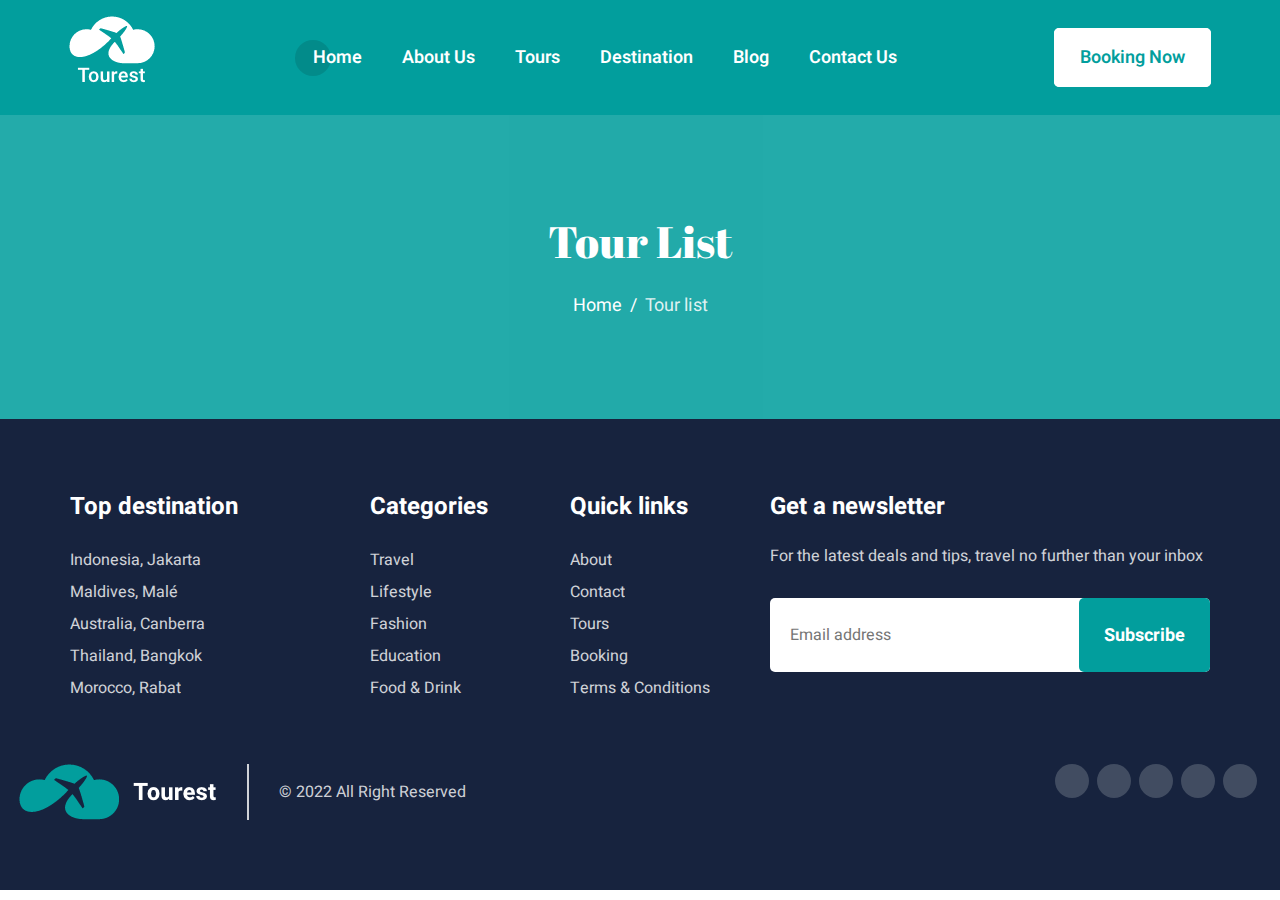
==== index.html @ c052b5d5 "mau header-footer" ====
<!DOCTYPE html>
<html lang="en">

<head>
    <meta charset="UTF-8">
    <meta http-equiv="X-UA-Compatible" content="IE=edge">
    <meta name="viewport" content="width=device-width, initial-scale=1.0">
    <title>Tourest</title>
    <link rel="stylesheet" href="style.css">
    <link rel="shortcut icon" href="./img/logo.png">
    <link rel="preconnect" href="https://fonts.googleapis.com">
    <link rel="preconnect" href="https://fonts.gstatic.com" crossorigin>
    <link href="https://fonts.googleapis.com/css2?family=Heebo:wght@200;300;400;500;700&display=swap" rel="stylesheet">
    <link rel="preconnect" href="https://fonts.googleapis.com">
    <link rel="preconnect" href="https://fonts.gstatic.com" crossorigin>
    <link href="https://fonts.googleapis.com/css2?family=Abril+Fatface&family=Heebo:wght@300&display=swap"
        rel="stylesheet">
    <link rel="stylesheet" href="https://cdnjs.cloudflare.com/ajax/libs/font-awesome/6.2.1/css/all.min.css"
        integrity="sha512-MV7K8+y+gLIBoVD59lQIYicR65iaqukzvf/nwasF0nqhPay5w/9lJmVM2hMDcnK1OnMGCdVK+iQrJ7lzPJQd1w=="
        crossorigin="anonymous" referrerpolicy="no-referrer" />
</head>
<body>
    <header>
        <div class="header__left">
            <a href="./index.html"><img src="./img/logo.png" alt=""></a>
        </div>
        <div class="header__center">
            <li class="active"><a href="./index.html">Home</a></li>
            <li><a href="./about.html">About Us</a></li>
            <li><a href="./tours">Tours</a></li>
            <li><a href="./destinantion">Destination</a></li>
            <li><a href="./blog">Blog</a></li>
            <li><a href="./contact">Contact Us</a></li>
        </div>
        <div class="header__right">
            <a href="./loggin.html" class="button">Booking Now</a>
        </div>
        <button class="icon__menu">
            <span class="icon"></span>
        </button>
        <div class="header__menu">
            <li class="active"><a href="./index.html">Home</a></li>
            <li><a href="./about.html">About Us</a></li>
            <li><a href="./tours">Tours</a></li>
            <li><a href="./destinantion">Destination</a></li>
            <li><a href="./blog">Blog</a></li>
            <li><a href="./contact">Contact Us</a></li>
            <a href="./loggin.html" class="button">Booking Now</a>
        </div>
    </header>
    <div id="banner">
        <div class="banner__main">
            <h2>Tour List</h2>
            <div class="banner-tag">
                <li><a href="./index.html">Home</a></li>
                <li>/</li>
                <li class="active">Tour list</li>
            </div>
        </div>
    </div>
    <footer>
        <div class="footer__top">
            <div class="footer__top-item col1">
                <h5>Top destination</h5>
                <ul>
                    <li>
                        <a href="#">Indonesia, Jakarta</a>
                    </li>
                    <li>
                        <a href="#">Maldives, Malé</a>
                    </li>
                    <li>
                        <a href="#">Australia, Canberra</a>
                    </li>
                    <li>
                        <a href="#">Thailand, Bangkok</a>
                    </li>
                    <li>
                        <a href="#">Morocco, Rabat</a>
                    </li>
                </ul>
            </div>
            <div class="footer__top-item">
                <h5>Categories</h5>
                <ul>
                    <li>
                        <a href="#">Travel</a>
                    </li>
                    <li>
                        <a href="#">Lifestyle</a>
                    </li>
                    <li>
                        <a href="#">Fashion</a>
                    </li>
                    <li>
                        <a href="#">Education</a>
                    </li>
                    <li>
                        <a href="#">Food &amp; Drink</a>
                    </li>
                </ul>
            </div>
            <div class="footer__top-item">
                <h5>Quick links</h5>
                <ul>
                    <li>
                        <a href="about-us.html">About</a>
                    </li>
                    <li>
                        <a href="contact-us.html">Contact</a>
                    </li>
                    <li>
                        <a href="tours.html">Tours</a>
                    </li>
                    <li>
                        <a href="booking.html">Booking</a>
                    </li>
                    <li>
                        <a href="terms-conditions.html">Terms &amp; Conditions</a>
                    </li>
                </ul>
            </div>
            <div class="footer__top-item col4">
                <h5>Get a newsletter</h5>
                <p>For the latest deals and tips, travel no further than your inbox</p>
                <form action="">
                    <input type="text" placeholder="Email address">
                    <button type="submit">Subscribe</button>
                </form>
            </div>
        </div>
        <div class="footer__bot">
            <div class="footer_bot_left">
                <img src="./img/footer-logo.png" alt="">
                <div class="h-border"></div>
                <div class="copyright">
                    <p>© 2022 All Right Reserved</p>
                </div>
            </div>
            <div class="footer_bot_right">
                <li><a href="https://facbook.com"><i class="fa-brands fa-facebook-f"></i></a></li>
                <li><a href=""><i class="fa-brands fa-twitter"></i></a></li>
                <li><a href=""><i class="fa-brands fa-instagram"></i></a></li>
                <li><a href=""><i class="fa-brands fa-linkedin-in"></i></a></li>
                <li><a href=""><i class="fa-brands fa-google-plus-g"></i></a></li>
            </div>
        </div>
    </footer>
    <button onclick="topFunction()" id="btn-backtop">
        <i class="fa-solid fa-chevron-up"></i>
    </button>
</body>
<script src="home.js"></script>

</html>
---- style.css ----
*{
    margin: 0;
    padding: 0;
    box-sizing: border-box;
    font-family: "Heebo", sans-serif;
}
html, body{
    scroll-behavior: smooth;
}
li{
    list-style: none;
}
a{
    text-decoration: none;
    color: unset;
}
h2{
    font-weight: 400;
    font-size: 44px;
    line-height: 52px;
    font-family: "Abril Fatface", cursive;
    margin: 0 0 25px;
    color: #fff;
}
h5{
    font-size: 24px;
    font-weight: bold;
    margin-bottom: 20px;
}
img{
    height: 100%;
    width: auto;;
}
input{
    border: none;
    outline: none;
}
button{
    cursor: pointer;
    border: none;
}
.button{
    padding: 15px 25px;
    background-color: #fff;
    color: #029E9D;
    border-radius: 5px;
    border: 1px solid #fff;
    transition: all 0.3s ease;
}
.button:hover{
    background-color: #029E9D;
    color:#fff;

}
header *{
    overflow: visible;
}
header{
    width: 100%;
    height: 115px;
    background-color: #029E9D;
    padding: 20px 0;
    display: flex;
    justify-content: space-around;
    align-items: center;
    color: #fff;
    font-size: 18px;
    font-weight: 600;
    position: relative;
}
.header__center, .footer__top, .footer__bot, .footer_bot_left, .footer_bot_right, .banner-tag{
    display: flex;
}
.header__center li, .header__menu li{
    padding: 15px 0;
    margin: 0 20px;
    position: relative;
    overflow: visible;
}
.header__center li a,.header__menu li a{
    position: relative;
    z-index: 6;
}
.header__center li::before, .header__menu li::before{
    content: '';
    border-radius: 50%;
    width: 36px;
    height: 36px;
    background: #028B8A;
    position: absolute;
    left: -18px;
    top: 50%;
    transform: translateY(-50%);
    opacity: 0;
    transition: all 0.3s ease;
    z-index: 1;
}
.header__center li:hover::before, .header__menu li:hover::before{
    opacity: 1;
}
.header__center .active::before, .header__menu .active::before{
    opacity: 1;
}
.icon__menu{
    display: none;
}
.icon__menu{
    font-size: 1.25rem;
    line-height: 1;
    background-color: transparent;
    border-radius: 4px;
    padding: 0;
    outline: none;
    border: none;
    cursor: pointer;
}
.icon {
    display: inline-block;
    width: 40px;
    height: 3px;
    background: #fff;
    position: relative;
    transition: all 0.3s ease-out;
    vertical-align: middle;
}
.icon::before{
    content: "";
    position: absolute;
    left: 0px;
    top: -11px;
    width: 100%;
    height: 3px;
    background: #fff;
    border-radius: 4px;
    transition: all 0.35s ease-out;
    backface-visibility: hidden;
}
.icon::after{
    content: "";
    position: absolute;
    left: 0px;
    bottom: -11px;
    width: 100%;
    height: 3px;
    background: #fff;
    border-radius: 4px;
    transition: all 0.35s ease-out;
    backface-visibility: hidden;
}
.collapsed .icon::after{
    transform: rotate(45deg);
    top: 0;
}
.collapsed .icon::before{
    transform: rotate(-45deg);
    top: 0;
}
.collapsed .icon{
    background: rgba(0, 0, 0, 0);
}
.header__menu{
    position: absolute;
    top: 100%;
    left: 0;
    width: 100%;
    height: auto;
    background-color: #029E9D;
    display: flex;
    flex-direction: column;
    align-items: center;
    z-index: 11;
    padding: 16px;
    overflow: hidden;
    text-align: center;
    display: none;
}
.header__menu .button{
    margin-top: 20px;
    overflow: visible;
}

@keyframes hienthimenu {
    from {
        height: 0px;
    }
    to{
        height: 400px;
    }
}
@keyframes anmenu{
    from{
        height: 400px;
    }
    to{
        height: 0px;
    }
}

#banner{
    width: 100%;
    height: auto;
    background-image: url(http://tourest.webtravel.vn/images/sub-page.png);
    position: relative;
}
#banner .banner__main{
    width: 100%;
    height: 100%;
    background: #029E9D;
    opacity: 0.87;
    padding: 100px 15px;
    text-align: center;
    color: #fff;
    display: flex;
    flex-direction: column;
    align-items: center;
}
.banner-tag li{
    margin: 0 4px;
    font-size: 18px;
}
.banner-tag .active{
    color:rgba(255, 255, 255, 0.87)
}
footer{
    width: 100%;
    padding: 70px 4px;
    background-image: url(http://tourest.webtravel.vn/images/footer-bg.png);
    float: left;
    background-attachment:fixed;
    background-color: #17233E;
    color: #fff;
}
.footer__top{
    width: 100%;
    padding: 0 16px;
    justify-content: center;
}
.footer__top-item{
    width: auto;
    width: 200px;
    padding: 0 15px;
}
.col1{
    width: 300px;
}
.col4{
    width: 470px;
}
.footer__top-item p{
    max-width: 100%;
    opacity: 0.8;
}
.footer__top ul li{
    font-size: 16px;
    padding: 4px 0;
    opacity: 0.8;
}
.footer__top-item form{
    margin-top: 30px;
    position: relative;
    width: auto;
}
.footer__top-item input{
    width: 100%;
    height: 74px;
    font-size: 16px;
    font-weight: 400;
    background: #fff;
    border-radius: 5px;
    transition: 0.3s ease-out;
    color: #B9B9B9;
    padding: 20px;
}
.footer__top-item form button{
    position: absolute;
    right: 0;
    font-size: 18px;
    font-weight: 700;
    color: #fff;
    border: none;
    background-color: #029E9D;
    height: 74px;
    border-radius: 5px;
    padding: 10px 25px;
}
.footer__bot{
    width: 100%;
    height: 56px;
    margin-top: 60px;
    padding: 0 15px;
    justify-content: space-between;
}
.footer_bot_left{
    height: 56px;
    align-items: center;
    color:rgba(255, 255, 255, 0.8)
}
.h-border{
    width: 1.6px;
    height: 56px;
    background-color:  rgba(255, 255, 255, 0.8);
    margin: 0 30px;
}
.footer_bot_right li a{
    width: 34px;
    height: 34px;
    border-radius: 50%;
    background-color: #414C61;
    display: flex;
    justify-content: center;
    align-items: center;
    margin: 0 4px;
}
.footer_bot_right li i{
    font-size: 16px;
    color: rgba(255, 255, 255, 0.8);
}
#btn-backtop{
    position: fixed;
    bottom: 20px;
    right: 20px;
    width: 40px;
    height: 40px;
    background: #029E9D;
    color: #fff;
    border-radius: 5px;
    text-align: center;
    font-size: 24px;
    z-index: 99;
    transition: all 0.2s ease-in-out;
    display: none;
}
#btn-backtop:hover{
    transform: translateY(-6px);
}

@media only screen and (max-width: 1200px){
    .footer__top-item{
        width: 200px;
    }
    .col1{
        width: 240px;
    }
    .col4{
        width: 370px;
    }
}

/* tablet */
@media only screen and (max-width: 990px){
    .header__center{
        display: none;
    }
    .header__right .button{
        display: none;
    }
    .icon__menu{
        display: block;
    }
    .footer__top{
        flex-wrap: wrap;
    }
    .footer__top-item{
        width: 370px;
        margin-bottom: 40px;
    }
}

/* mobile */
@media only screen and (max-width: 797px){
    .footer__top{
        flex-direction: column;
        justify-content: flex-start;
    }
    .footer__top ul li, .footer__top-item p{
        font-size: 14px;
    }
    .footer__top-item{
        width: 100%;
        max-width: 540px;
    }
    .footer__bot{
        height: auto;
        flex-direction: column;
        align-items: center;
    }
    .footer_bot_right{
        margin-top: 16px;
    }
}
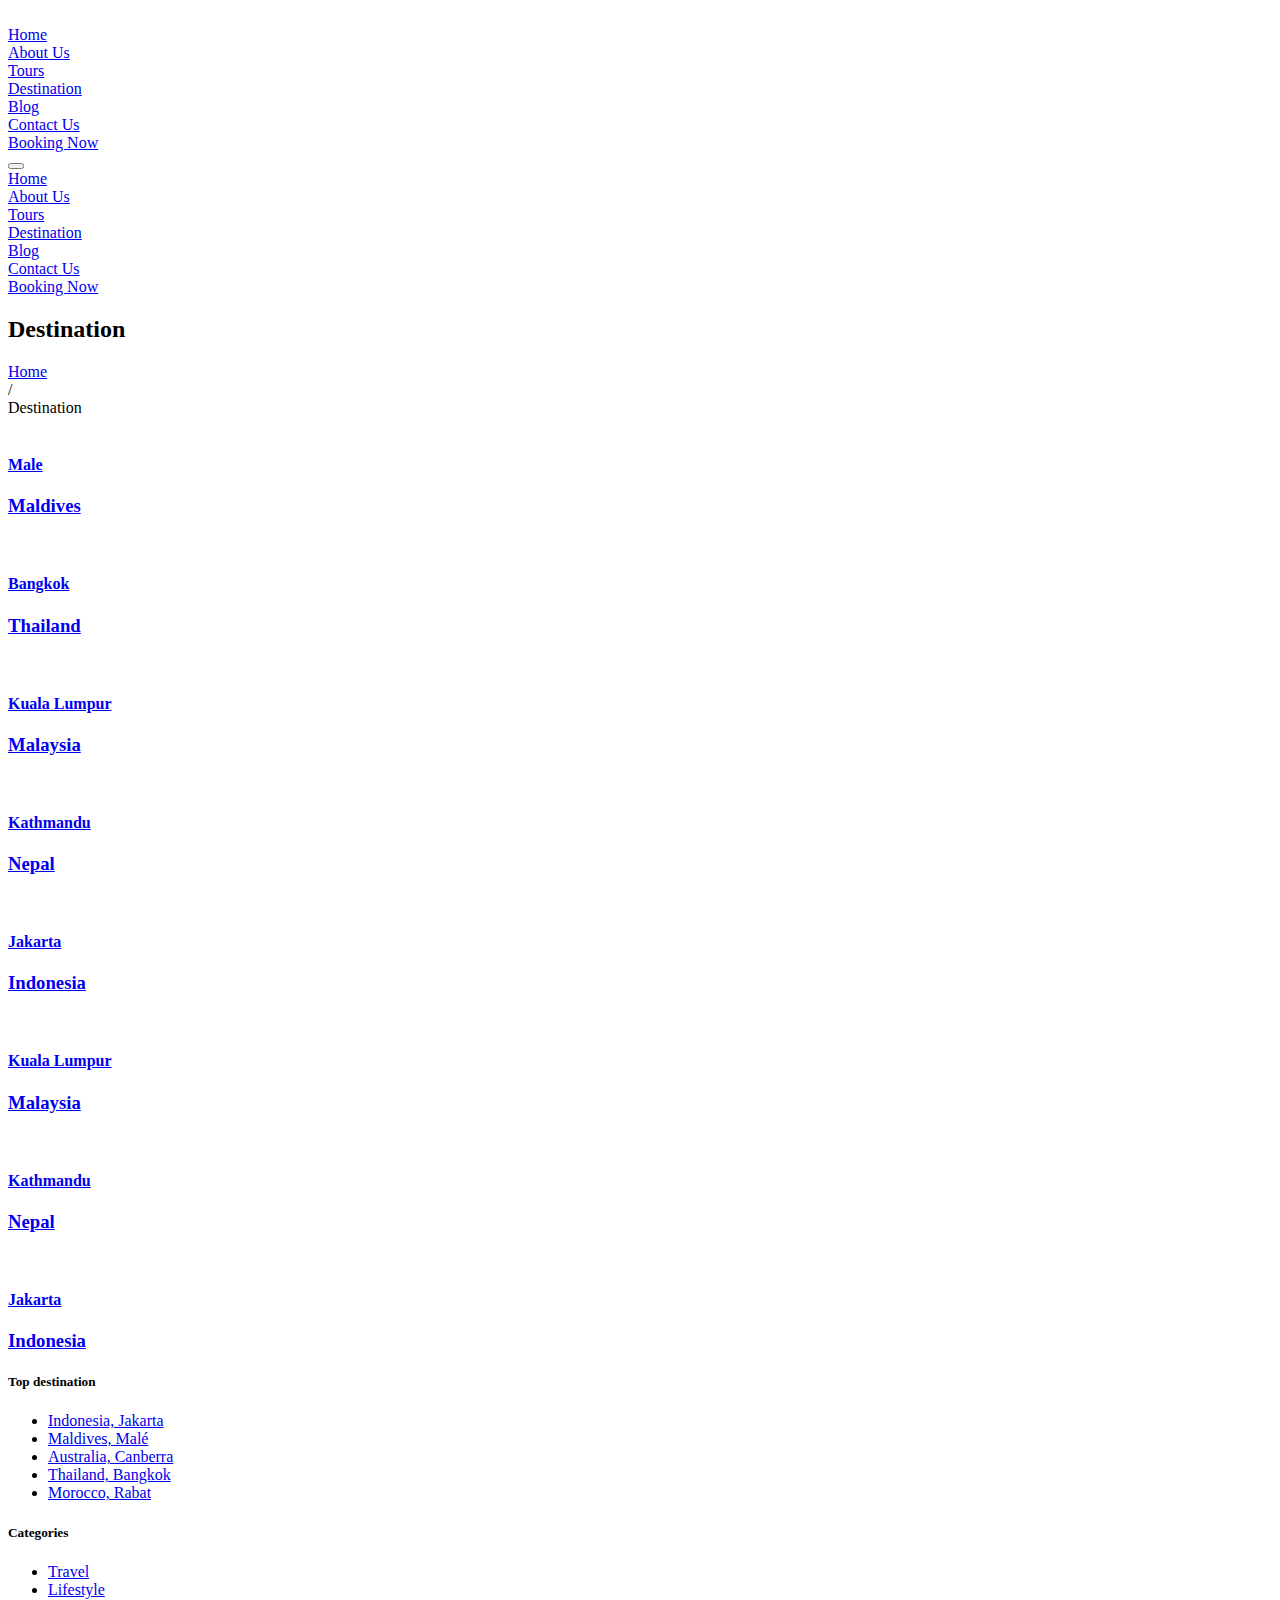
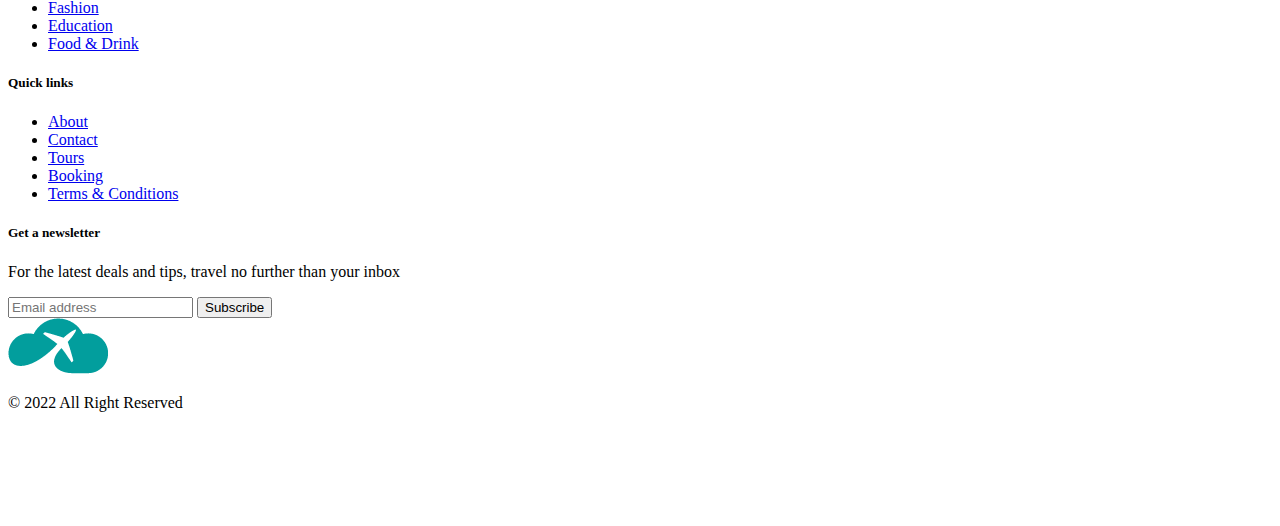
==== commit ec7079f0: "Add files via upload" ====
--- a/index.html
+++ b/index.html
@@ -1,155 +1,238 @@
-<!DOCTYPE html>
-<html lang="en">
-
-<head>
-    <meta charset="UTF-8">
-    <meta http-equiv="X-UA-Compatible" content="IE=edge">
-    <meta name="viewport" content="width=device-width, initial-scale=1.0">
-    <title>Tourest</title>
-    <link rel="stylesheet" href="style.css">
-    <link rel="shortcut icon" href="./img/logo.png">
-    <link rel="preconnect" href="https://fonts.googleapis.com">
-    <link rel="preconnect" href="https://fonts.gstatic.com" crossorigin>
-    <link href="https://fonts.googleapis.com/css2?family=Heebo:wght@200;300;400;500;700&display=swap" rel="stylesheet">
-    <link rel="preconnect" href="https://fonts.googleapis.com">
-    <link rel="preconnect" href="https://fonts.gstatic.com" crossorigin>
-    <link href="https://fonts.googleapis.com/css2?family=Abril+Fatface&family=Heebo:wght@300&display=swap"
-        rel="stylesheet">
-    <link rel="stylesheet" href="https://cdnjs.cloudflare.com/ajax/libs/font-awesome/6.2.1/css/all.min.css"
-        integrity="sha512-MV7K8+y+gLIBoVD59lQIYicR65iaqukzvf/nwasF0nqhPay5w/9lJmVM2hMDcnK1OnMGCdVK+iQrJ7lzPJQd1w=="
-        crossorigin="anonymous" referrerpolicy="no-referrer" />
-</head>
-<body>
-    <header>
-        <div class="header__left">
-            <a href="./index.html"><img src="./img/logo.png" alt=""></a>
-        </div>
-        <div class="header__center">
-            <li class="active"><a href="./index.html">Home</a></li>
-            <li><a href="./about.html">About Us</a></li>
-            <li><a href="./tours">Tours</a></li>
-            <li><a href="./destinantion">Destination</a></li>
-            <li><a href="./blog">Blog</a></li>
-            <li><a href="./contact">Contact Us</a></li>
-        </div>
-        <div class="header__right">
-            <a href="./loggin.html" class="button">Booking Now</a>
-        </div>
-        <button class="icon__menu">
-            <span class="icon"></span>
-        </button>
-        <div class="header__menu">
-            <li class="active"><a href="./index.html">Home</a></li>
-            <li><a href="./about.html">About Us</a></li>
-            <li><a href="./tours">Tours</a></li>
-            <li><a href="./destinantion">Destination</a></li>
-            <li><a href="./blog">Blog</a></li>
-            <li><a href="./contact">Contact Us</a></li>
-            <a href="./loggin.html" class="button">Booking Now</a>
-        </div>
-    </header>
-    <div id="banner">
-        <div class="banner__main">
-            <h2>Tour List</h2>
-            <div class="banner-tag">
-                <li><a href="./index.html">Home</a></li>
-                <li>/</li>
-                <li class="active">Tour list</li>
-            </div>
-        </div>
-    </div>
-    <footer>
-        <div class="footer__top">
-            <div class="footer__top-item col1">
-                <h5>Top destination</h5>
-                <ul>
-                    <li>
-                        <a href="#">Indonesia, Jakarta</a>
-                    </li>
-                    <li>
-                        <a href="#">Maldives, Malé</a>
-                    </li>
-                    <li>
-                        <a href="#">Australia, Canberra</a>
-                    </li>
-                    <li>
-                        <a href="#">Thailand, Bangkok</a>
-                    </li>
-                    <li>
-                        <a href="#">Morocco, Rabat</a>
-                    </li>
-                </ul>
-            </div>
-            <div class="footer__top-item">
-                <h5>Categories</h5>
-                <ul>
-                    <li>
-                        <a href="#">Travel</a>
-                    </li>
-                    <li>
-                        <a href="#">Lifestyle</a>
-                    </li>
-                    <li>
-                        <a href="#">Fashion</a>
-                    </li>
-                    <li>
-                        <a href="#">Education</a>
-                    </li>
-                    <li>
-                        <a href="#">Food &amp; Drink</a>
-                    </li>
-                </ul>
-            </div>
-            <div class="footer__top-item">
-                <h5>Quick links</h5>
-                <ul>
-                    <li>
-                        <a href="about-us.html">About</a>
-                    </li>
-                    <li>
-                        <a href="contact-us.html">Contact</a>
-                    </li>
-                    <li>
-                        <a href="tours.html">Tours</a>
-                    </li>
-                    <li>
-                        <a href="booking.html">Booking</a>
-                    </li>
-                    <li>
-                        <a href="terms-conditions.html">Terms &amp; Conditions</a>
-                    </li>
-                </ul>
-            </div>
-            <div class="footer__top-item col4">
-                <h5>Get a newsletter</h5>
-                <p>For the latest deals and tips, travel no further than your inbox</p>
-                <form action="">
-                    <input type="text" placeholder="Email address">
-                    <button type="submit">Subscribe</button>
-                </form>
-            </div>
-        </div>
-        <div class="footer__bot">
-            <div class="footer_bot_left">
-                <img src="./img/footer-logo.png" alt="">
-                <div class="h-border"></div>
-                <div class="copyright">
-                    <p>© 2022 All Right Reserved</p>
-                </div>
-            </div>
-            <div class="footer_bot_right">
-                <li><a href="https://facbook.com"><i class="fa-brands fa-facebook-f"></i></a></li>
-                <li><a href=""><i class="fa-brands fa-twitter"></i></a></li>
-                <li><a href=""><i class="fa-brands fa-instagram"></i></a></li>
-                <li><a href=""><i class="fa-brands fa-linkedin-in"></i></a></li>
-                <li><a href=""><i class="fa-brands fa-google-plus-g"></i></a></li>
-            </div>
-        </div>
-    </footer>
-    <button onclick="topFunction()" id="btn-backtop">
-        <i class="fa-solid fa-chevron-up"></i>
-    </button>
-</body>
-<script src="home.js"></script>
-
+<!DOCTYPE html>
+<html lang="en">
+
+<head>
+    <meta charset="UTF-8">
+    <meta http-equiv="X-UA-Compatible" content="IE=edge">
+    <meta name="viewport" content="width=device-width, initial-scale=1.0">
+    <title>Tourest</title>
+    <link rel="stylesheet" href="index.css">
+    <link rel="shortcut icon" href="./img/logo.png">
+    <link rel="preconnect" href="https://fonts.googleapis.com">
+    <link rel="preconnect" href="https://fonts.gstatic.com" crossorigin>
+    <link href="https://fonts.googleapis.com/css2?family=Heebo:wght@200;300;400;500;700&display=swap" rel="stylesheet">
+    <link rel="preconnect" href="https://fonts.googleapis.com">
+    <link rel="preconnect" href="https://fonts.gstatic.com" crossorigin>
+    <link href="https://fonts.googleapis.com/css2?family=Abril+Fatface&family=Heebo:wght@300&display=swap"
+        rel="stylesheet">
+    <link rel="stylesheet" href="https://cdnjs.cloudflare.com/ajax/libs/font-awesome/6.2.1/css/all.min.css"
+        integrity="sha512-MV7K8+y+gLIBoVD59lQIYicR65iaqukzvf/nwasF0nqhPay5w/9lJmVM2hMDcnK1OnMGCdVK+iQrJ7lzPJQd1w=="
+        crossorigin="anonymous" referrerpolicy="no-referrer" />
+</head>
+<body>
+    <header>
+        <div class="header__left">
+            <a href="./index.html"><img src="logo.png" alt=""></a>
+        </div>
+        <div class="header__center">
+            <li class="active"><a href="./index.html">Home</a></li>
+            <li><a href="./about.html">About Us</a></li>
+            <li><a href="./tours">Tours</a></li>
+            <li><a href="./destinantion">Destination</a></li>
+            <li><a href="./blog">Blog</a></li>
+            <li><a href="./contact">Contact Us</a></li>
+        </div>
+        <div class="header__right">
+            <a href="./loggin.html" class="button">Booking Now</a>
+        </div>
+        <button class="icon__menu">
+            <span class="icon"></span>
+        </button>
+        <div class="header__menu">
+            <li class="active"><a href="./index.html">Home</a></li>
+            <li><a href="./about.html">About Us</a></li>
+            <li><a href="./tours">Tours</a></li>
+            <li><a href="./destinantion">Destination</a></li>
+            <li><a href="./blog">Blog</a></li>
+            <li><a href="./contact">Contact Us</a></li>
+            <a href="./loggin.html" class="button">Booking Now</a>
+        </div>
+    </header>
+    <div id="banner">
+        <div class="banner__main">
+            <h2>Destination</h2>
+            <div class="banner-tag">
+                <li><a href="./index.html">Home</a></li>
+                <li>/</li>
+                <li class="active">Destination</li>
+            </div>
+        </div>
+    </div>
+    <section>
+        <div class="container">
+            <div class="row">
+                <div class="destination-item">
+                    <a href="./tours.html">
+                        <img src="./desti1.png" alt="">
+                        <div class="infor-overlay">
+                            <h4>Male</h4>
+                            <h3>Maldives</h3>
+                        </div>
+                    </a>
+                </div>
+                <div class="destination-item">
+                    <a href="./tours.html">
+                        <img src="./desti2.png" alt="">
+                        <div class="infor-overlay">
+                            <h4>Bangkok</h4>
+                            <h3>Thailand</h3>
+                        </div>
+                    </a>
+                </div>
+            </div>
+            <div class="row-bottom">
+                <div class="destination-item">
+                    <a href="./tours.html">
+                        <img src="./desti3.png" alt="">
+                        <div class="infor-overlay">
+                            <h4>Kuala Lumpur</h4>
+                            <h3>Malaysia</h3>
+                        </div>
+                    </a>
+                </div>
+                <div class="destination-item">
+                    <a href="./tours.html">
+                        <img src="./desti4.png" alt="">
+                        <div class="infor-overlay">
+                            <h4>Kathmandu</h4>
+                            <h3>Nepal</h3>
+                        </div>
+                    </a>
+                </div>
+                <div class="destination-item">
+                    <a href="./tours.html">
+                        <img src="./desti5.png" alt="">
+                        <div class="infor-overlay">
+                            <h4>Jakarta</h4>
+                            <h3>Indonesia</h3>
+                        </div>
+                    </a>
+                </div>
+                <div class="destination-item">
+                    <a href="./tours.html">
+                        <img src="./desti3.png" alt="">
+                        <div class="infor-overlay">
+                            <h4>Kuala Lumpur</h4>
+                            <h3>Malaysia</h3>
+                        </div>
+                    </a>
+                </div>
+                <div class="destination-item">
+                    <a href="./tours.html">
+                        <img src="./desti4.png" alt="">
+                        <div class="infor-overlay">
+                            <h4>Kathmandu</h4>
+                            <h3>Nepal</h3>
+                        </div>
+                    </a>
+                </div>
+                <div class="destination-item">
+                    <a href="./tours.html">
+                        <img src="./desti5.png" alt="">
+                        <div class="infor-overlay">
+                            <h4>Jakarta</h4>
+                            <h3>Indonesia</h3>
+                        </div>
+                    </a>
+                </div>
+            </div>
+        </div>
+            </div>
+                
+    
+    </section>            
+    <footer>
+        <div class="footer__top">
+            <div class="footer__top-item col1">
+                <h5>Top destination</h5>
+                <ul>
+                    <li>
+                        <a href="#">Indonesia, Jakarta</a>
+                    </li>
+                    <li>
+                        <a href="#">Maldives, Malé</a>
+                    </li>
+                    <li>
+                        <a href="#">Australia, Canberra</a>
+                    </li>
+                    <li>
+                        <a href="#">Thailand, Bangkok</a>
+                    </li>
+                    <li>
+                        <a href="#">Morocco, Rabat</a>
+                    </li>
+                </ul>
+            </div>
+            <div class="footer__top-item">
+                <h5>Categories</h5>
+                <ul>
+                    <li>
+                        <a href="#">Travel</a>
+                    </li>
+                    <li>
+                        <a href="#">Lifestyle</a>
+                    </li>
+                    <li>
+                        <a href="#">Fashion</a>
+                    </li>
+                    <li>
+                        <a href="#">Education</a>
+                    </li>
+                    <li>
+                        <a href="#">Food &amp; Drink</a>
+                    </li>
+                </ul>
+            </div>
+            <div class="footer__top-item">
+                <h5>Quick links</h5>
+                <ul>
+                    <li>
+                        <a href="about-us.html">About</a>
+                    </li>
+                    <li>
+                        <a href="contact-us.html">Contact</a>
+                    </li>
+                    <li>
+                        <a href="tours.html">Tours</a>
+                    </li>
+                    <li>
+                        <a href="booking.html">Booking</a>
+                    </li>
+                    <li>
+                        <a href="terms-conditions.html">Terms &amp; Conditions</a>
+                    </li>
+                </ul>
+            </div>
+            <div class="footer__top-item col4">
+                <h5>Get a newsletter</h5>
+                <p>For the latest deals and tips, travel no further than your inbox</p>
+                <form action="">
+                    <input type="text" placeholder="Email address">
+                    <button type="submit">Subscribe</button>
+                </form>
+            </div>
+        </div>
+        <div class="footer__bot">
+            <div class="footer_bot_left">
+                <img src="./img/footer-logo.png" alt="">
+                <div class="h-border"></div>
+                <div class="copyright">
+                    <p>© 2022 All Right Reserved</p>
+                </div>
+            </div>
+            <div class="footer_bot_right">
+                <li><a href="https://facbook.com"><i class="fa-brands fa-facebook-f"></i></a></li>
+                <li><a href=""><i class="fa-brands fa-twitter"></i></a></li>
+                <li><a href=""><i class="fa-brands fa-instagram"></i></a></li>
+                <li><a href=""><i class="fa-brands fa-linkedin-in"></i></a></li>
+                <li><a href=""><i class="fa-brands fa-google-plus-g"></i></a></li>
+            </div>
+        </div>
+    </footer>
+    <button onclick="topFunction()" id="btn-backtop">
+        <i class="fa-solid fa-chevron-up"></i>
+    </button>
+</body>
+<script src="home.js"></script>
+
 </html>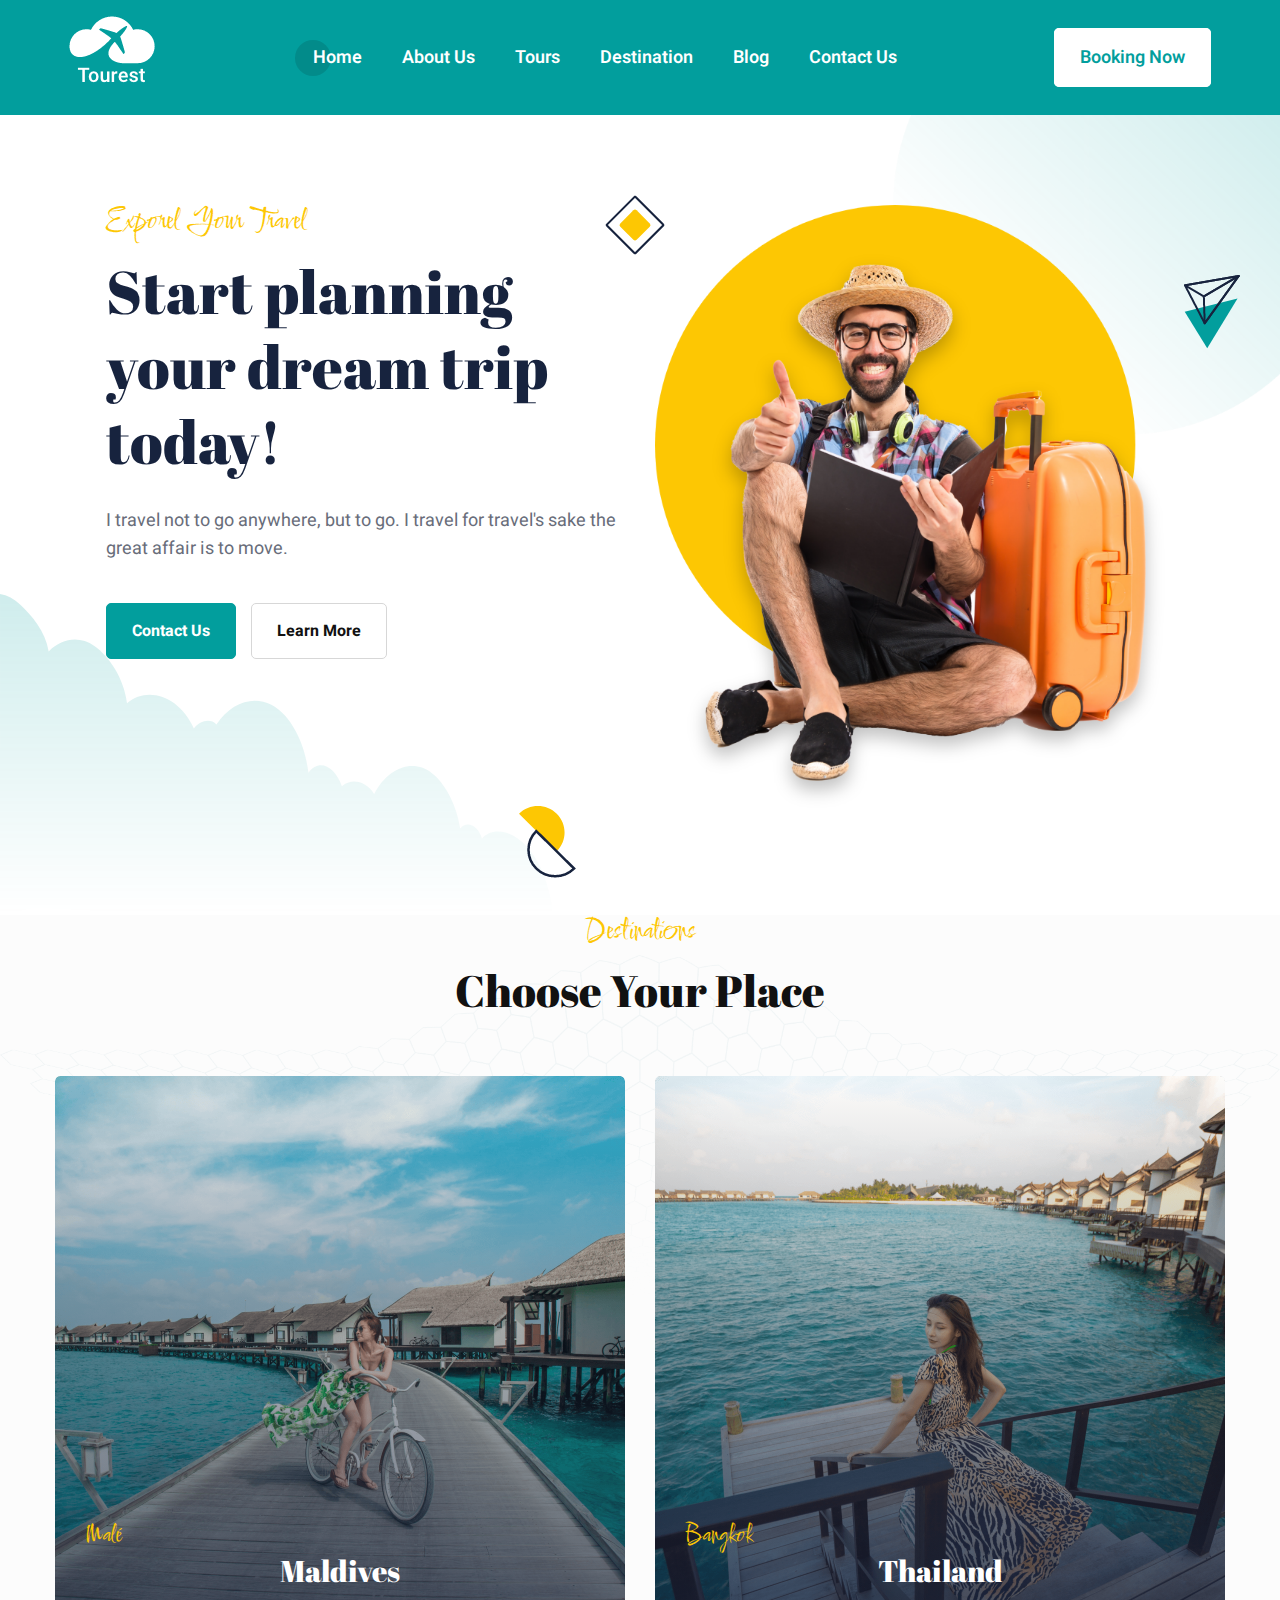
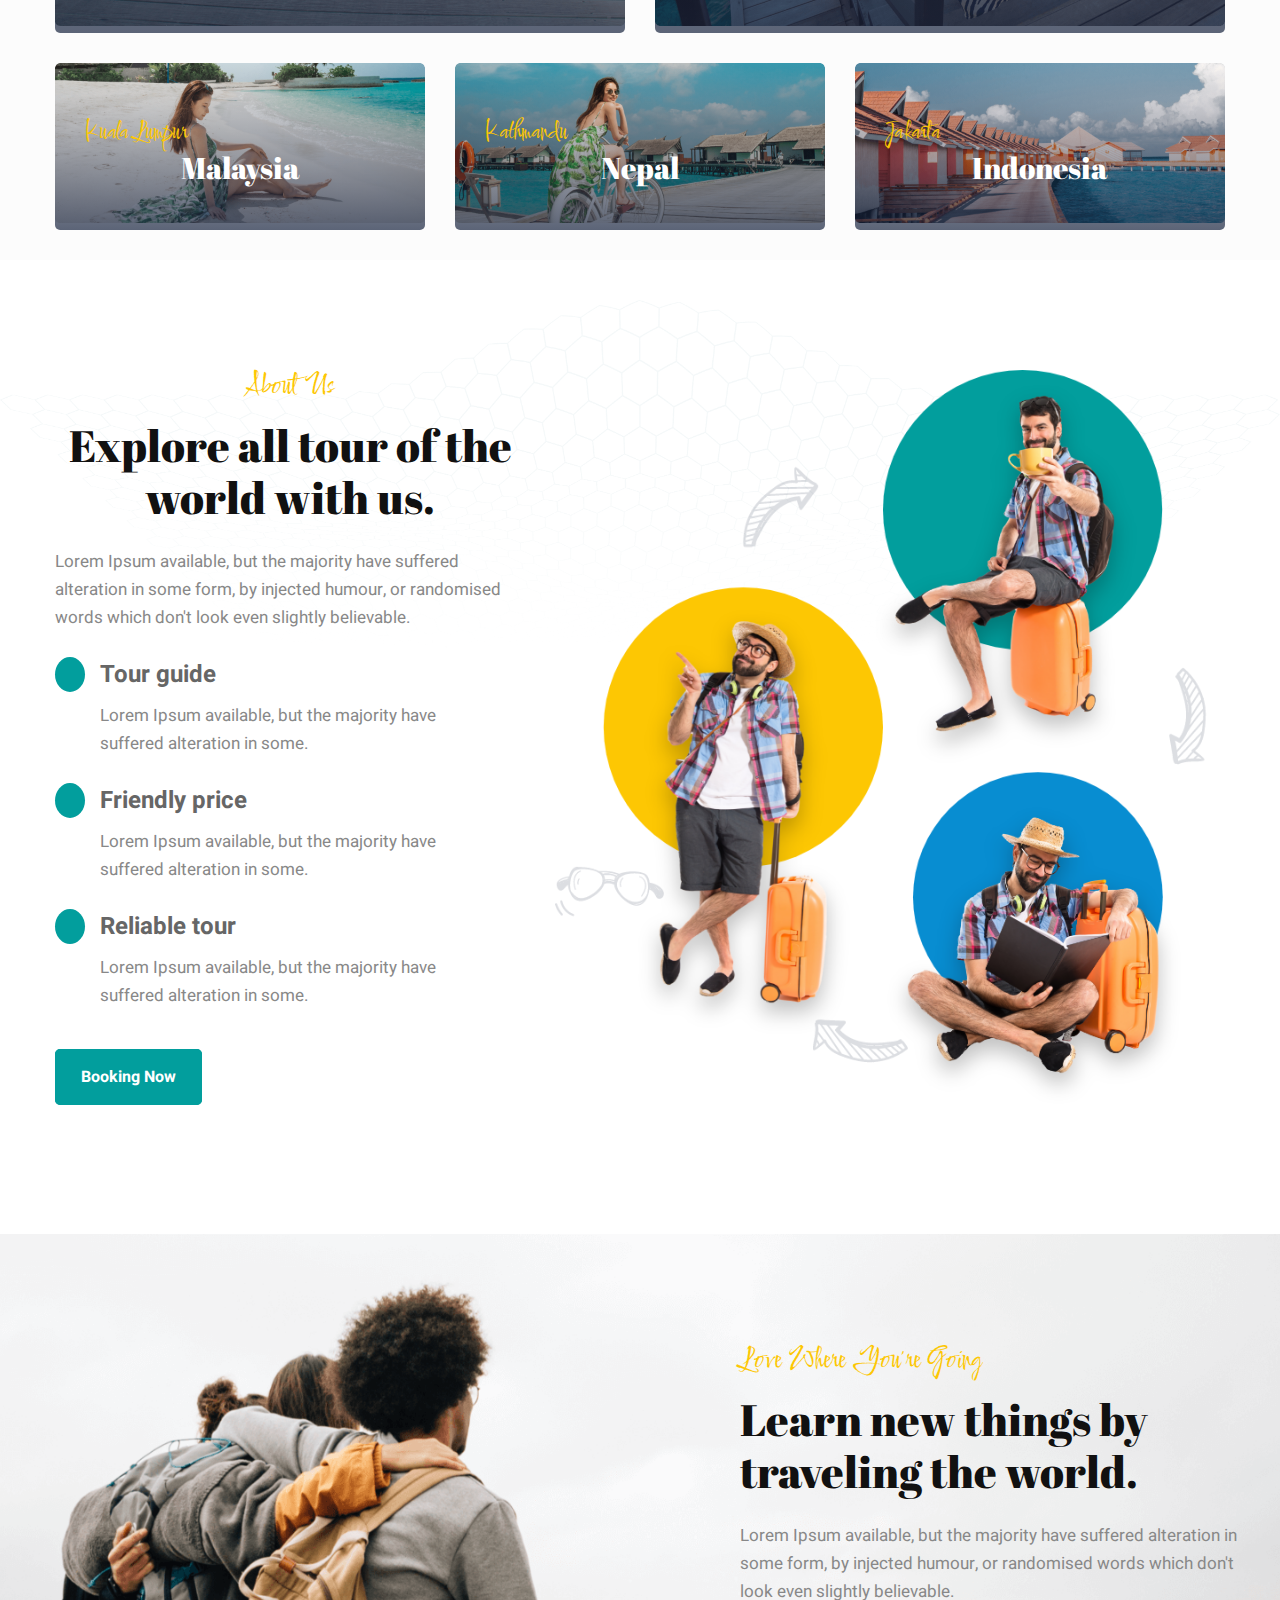
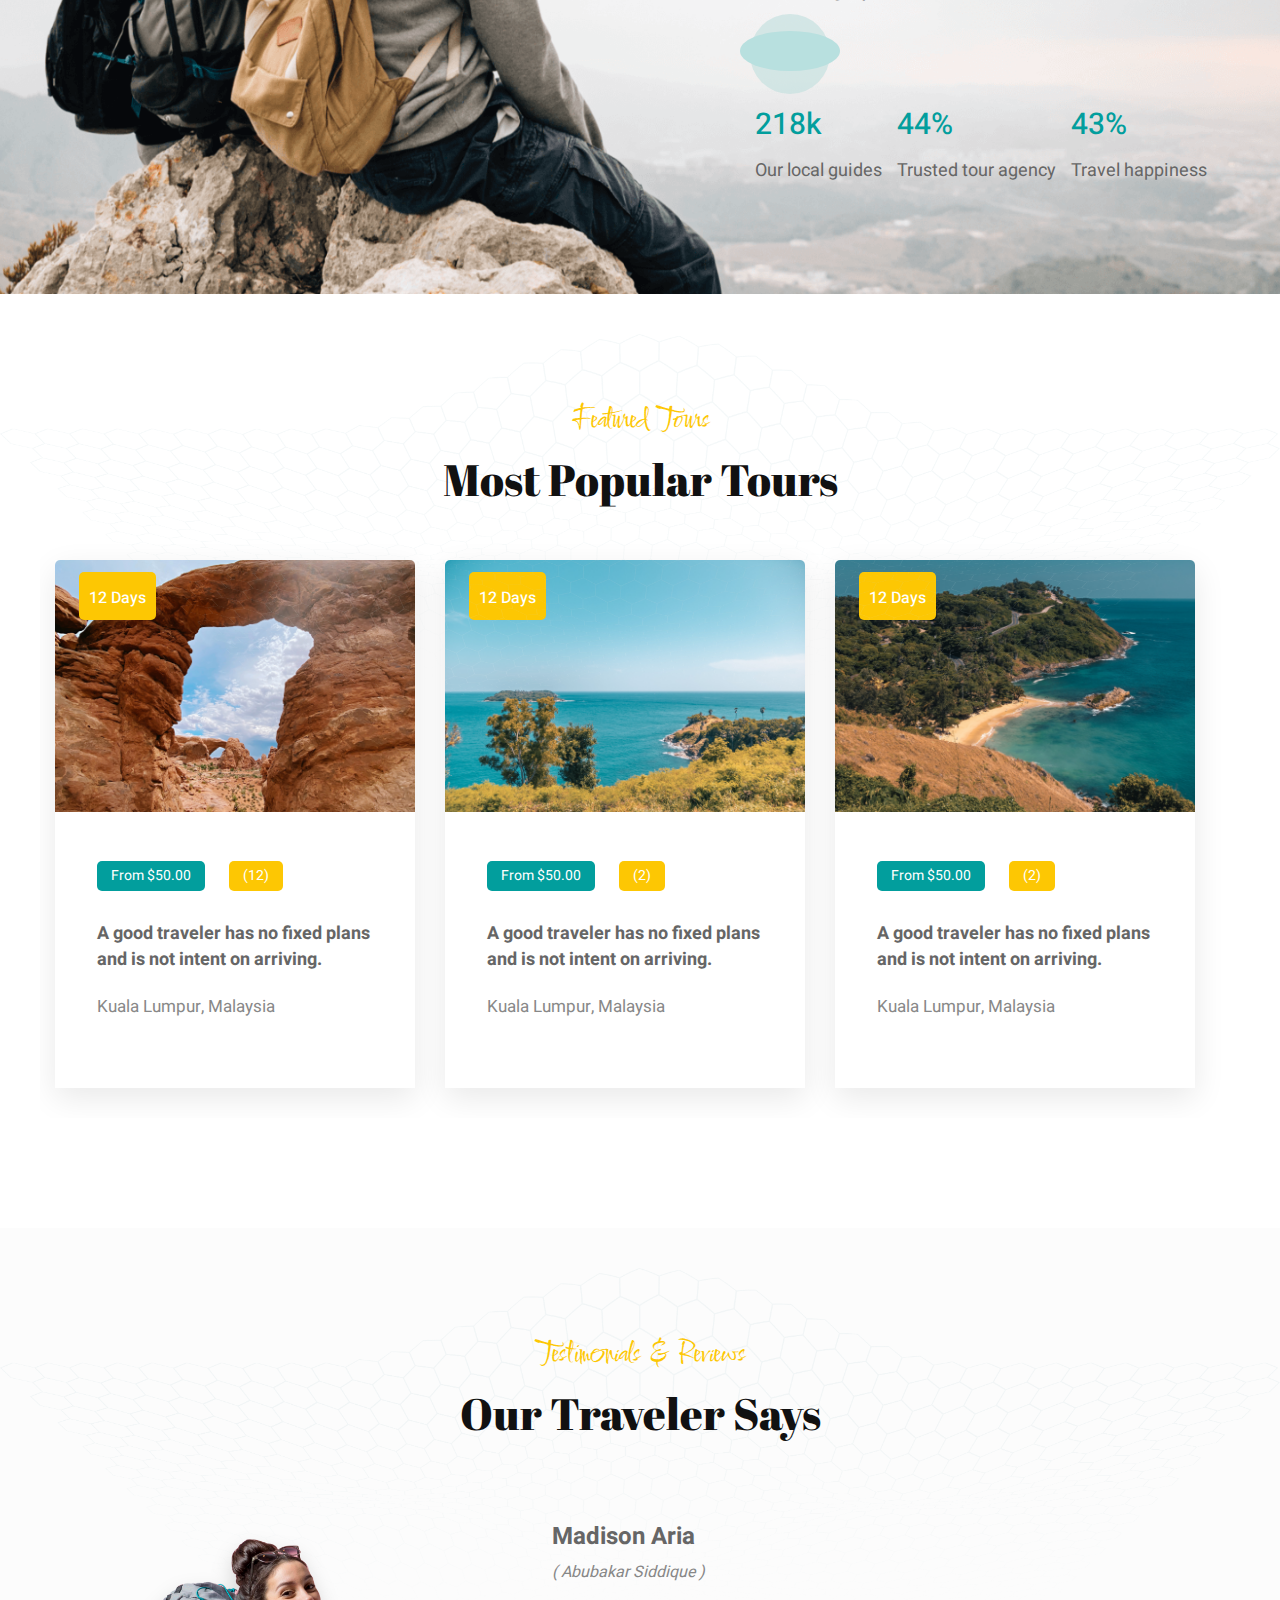
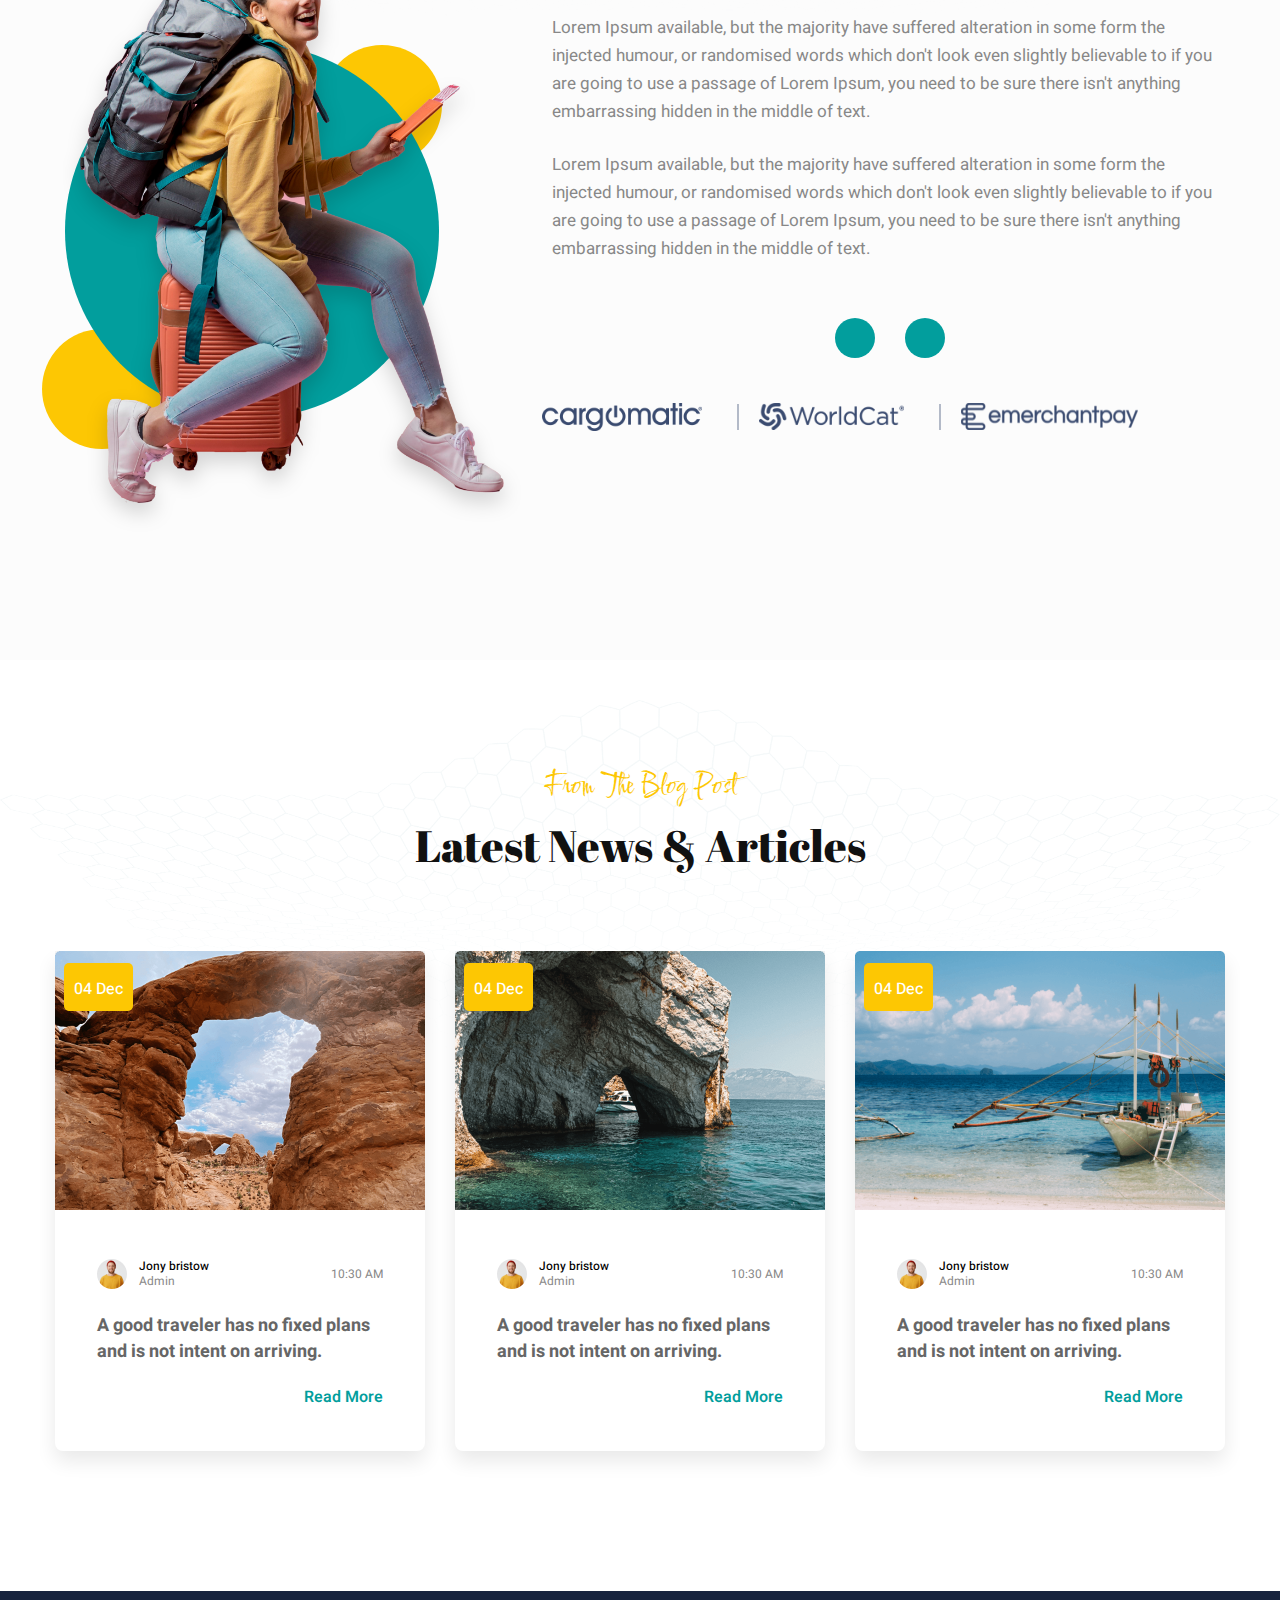
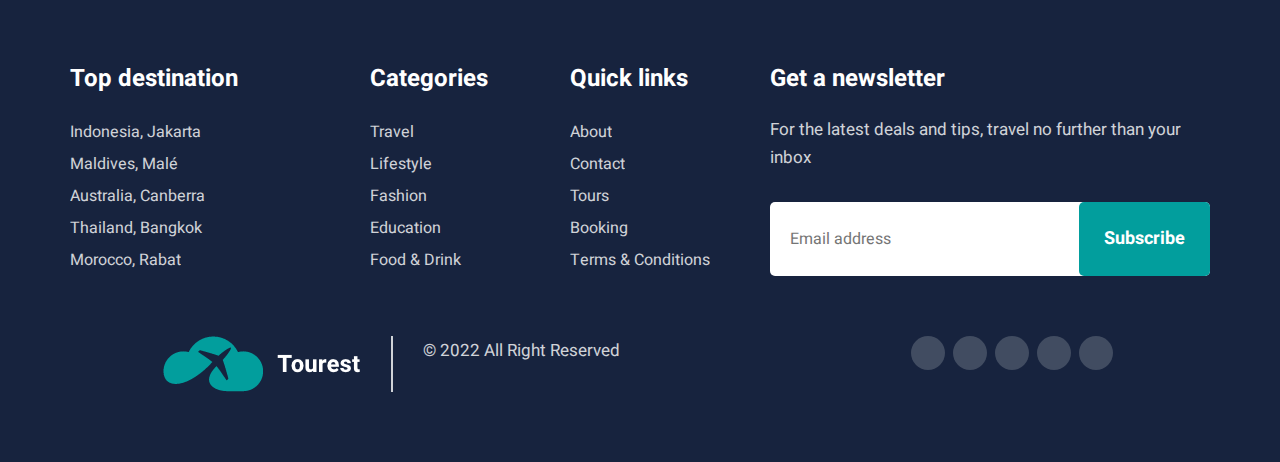
==== commit 2f527e09: "hoang" ====
--- a/index.html
+++ b/index.html
@@ -1,238 +1,630 @@
-<!DOCTYPE html>
-<html lang="en">
-
-<head>
-    <meta charset="UTF-8">
-    <meta http-equiv="X-UA-Compatible" content="IE=edge">
-    <meta name="viewport" content="width=device-width, initial-scale=1.0">
-    <title>Tourest</title>
-    <link rel="stylesheet" href="index.css">
-    <link rel="shortcut icon" href="./img/logo.png">
-    <link rel="preconnect" href="https://fonts.googleapis.com">
-    <link rel="preconnect" href="https://fonts.gstatic.com" crossorigin>
-    <link href="https://fonts.googleapis.com/css2?family=Heebo:wght@200;300;400;500;700&display=swap" rel="stylesheet">
-    <link rel="preconnect" href="https://fonts.googleapis.com">
-    <link rel="preconnect" href="https://fonts.gstatic.com" crossorigin>
-    <link href="https://fonts.googleapis.com/css2?family=Abril+Fatface&family=Heebo:wght@300&display=swap"
-        rel="stylesheet">
-    <link rel="stylesheet" href="https://cdnjs.cloudflare.com/ajax/libs/font-awesome/6.2.1/css/all.min.css"
-        integrity="sha512-MV7K8+y+gLIBoVD59lQIYicR65iaqukzvf/nwasF0nqhPay5w/9lJmVM2hMDcnK1OnMGCdVK+iQrJ7lzPJQd1w=="
-        crossorigin="anonymous" referrerpolicy="no-referrer" />
-</head>
-<body>
-    <header>
-        <div class="header__left">
-            <a href="./index.html"><img src="logo.png" alt=""></a>
-        </div>
-        <div class="header__center">
-            <li class="active"><a href="./index.html">Home</a></li>
-            <li><a href="./about.html">About Us</a></li>
-            <li><a href="./tours">Tours</a></li>
-            <li><a href="./destinantion">Destination</a></li>
-            <li><a href="./blog">Blog</a></li>
-            <li><a href="./contact">Contact Us</a></li>
-        </div>
-        <div class="header__right">
-            <a href="./loggin.html" class="button">Booking Now</a>
-        </div>
-        <button class="icon__menu">
-            <span class="icon"></span>
-        </button>
-        <div class="header__menu">
-            <li class="active"><a href="./index.html">Home</a></li>
-            <li><a href="./about.html">About Us</a></li>
-            <li><a href="./tours">Tours</a></li>
-            <li><a href="./destinantion">Destination</a></li>
-            <li><a href="./blog">Blog</a></li>
-            <li><a href="./contact">Contact Us</a></li>
-            <a href="./loggin.html" class="button">Booking Now</a>
-        </div>
-    </header>
-    <div id="banner">
-        <div class="banner__main">
-            <h2>Destination</h2>
-            <div class="banner-tag">
-                <li><a href="./index.html">Home</a></li>
-                <li>/</li>
-                <li class="active">Destination</li>
-            </div>
-        </div>
-    </div>
-    <section>
-        <div class="container">
-            <div class="row">
-                <div class="destination-item">
-                    <a href="./tours.html">
-                        <img src="./desti1.png" alt="">
-                        <div class="infor-overlay">
-                            <h4>Male</h4>
-                            <h3>Maldives</h3>
-                        </div>
-                    </a>
-                </div>
-                <div class="destination-item">
-                    <a href="./tours.html">
-                        <img src="./desti2.png" alt="">
-                        <div class="infor-overlay">
-                            <h4>Bangkok</h4>
-                            <h3>Thailand</h3>
-                        </div>
-                    </a>
-                </div>
-            </div>
-            <div class="row-bottom">
-                <div class="destination-item">
-                    <a href="./tours.html">
-                        <img src="./desti3.png" alt="">
-                        <div class="infor-overlay">
-                            <h4>Kuala Lumpur</h4>
-                            <h3>Malaysia</h3>
-                        </div>
-                    </a>
-                </div>
-                <div class="destination-item">
-                    <a href="./tours.html">
-                        <img src="./desti4.png" alt="">
-                        <div class="infor-overlay">
-                            <h4>Kathmandu</h4>
-                            <h3>Nepal</h3>
-                        </div>
-                    </a>
-                </div>
-                <div class="destination-item">
-                    <a href="./tours.html">
-                        <img src="./desti5.png" alt="">
-                        <div class="infor-overlay">
-                            <h4>Jakarta</h4>
-                            <h3>Indonesia</h3>
-                        </div>
-                    </a>
-                </div>
-                <div class="destination-item">
-                    <a href="./tours.html">
-                        <img src="./desti3.png" alt="">
-                        <div class="infor-overlay">
-                            <h4>Kuala Lumpur</h4>
-                            <h3>Malaysia</h3>
-                        </div>
-                    </a>
-                </div>
-                <div class="destination-item">
-                    <a href="./tours.html">
-                        <img src="./desti4.png" alt="">
-                        <div class="infor-overlay">
-                            <h4>Kathmandu</h4>
-                            <h3>Nepal</h3>
-                        </div>
-                    </a>
-                </div>
-                <div class="destination-item">
-                    <a href="./tours.html">
-                        <img src="./desti5.png" alt="">
-                        <div class="infor-overlay">
-                            <h4>Jakarta</h4>
-                            <h3>Indonesia</h3>
-                        </div>
-                    </a>
-                </div>
-            </div>
-        </div>
-            </div>
-                
-    
-    </section>            
-    <footer>
-        <div class="footer__top">
-            <div class="footer__top-item col1">
-                <h5>Top destination</h5>
-                <ul>
-                    <li>
-                        <a href="#">Indonesia, Jakarta</a>
-                    </li>
-                    <li>
-                        <a href="#">Maldives, Malé</a>
-                    </li>
-                    <li>
-                        <a href="#">Australia, Canberra</a>
-                    </li>
-                    <li>
-                        <a href="#">Thailand, Bangkok</a>
-                    </li>
-                    <li>
-                        <a href="#">Morocco, Rabat</a>
-                    </li>
-                </ul>
-            </div>
-            <div class="footer__top-item">
-                <h5>Categories</h5>
-                <ul>
-                    <li>
-                        <a href="#">Travel</a>
-                    </li>
-                    <li>
-                        <a href="#">Lifestyle</a>
-                    </li>
-                    <li>
-                        <a href="#">Fashion</a>
-                    </li>
-                    <li>
-                        <a href="#">Education</a>
-                    </li>
-                    <li>
-                        <a href="#">Food &amp; Drink</a>
-                    </li>
-                </ul>
-            </div>
-            <div class="footer__top-item">
-                <h5>Quick links</h5>
-                <ul>
-                    <li>
-                        <a href="about-us.html">About</a>
-                    </li>
-                    <li>
-                        <a href="contact-us.html">Contact</a>
-                    </li>
-                    <li>
-                        <a href="tours.html">Tours</a>
-                    </li>
-                    <li>
-                        <a href="booking.html">Booking</a>
-                    </li>
-                    <li>
-                        <a href="terms-conditions.html">Terms &amp; Conditions</a>
-                    </li>
-                </ul>
-            </div>
-            <div class="footer__top-item col4">
-                <h5>Get a newsletter</h5>
-                <p>For the latest deals and tips, travel no further than your inbox</p>
-                <form action="">
-                    <input type="text" placeholder="Email address">
-                    <button type="submit">Subscribe</button>
-                </form>
-            </div>
-        </div>
-        <div class="footer__bot">
-            <div class="footer_bot_left">
-                <img src="./img/footer-logo.png" alt="">
-                <div class="h-border"></div>
-                <div class="copyright">
-                    <p>© 2022 All Right Reserved</p>
-                </div>
-            </div>
-            <div class="footer_bot_right">
-                <li><a href="https://facbook.com"><i class="fa-brands fa-facebook-f"></i></a></li>
-                <li><a href=""><i class="fa-brands fa-twitter"></i></a></li>
-                <li><a href=""><i class="fa-brands fa-instagram"></i></a></li>
-                <li><a href=""><i class="fa-brands fa-linkedin-in"></i></a></li>
-                <li><a href=""><i class="fa-brands fa-google-plus-g"></i></a></li>
-            </div>
-        </div>
-    </footer>
-    <button onclick="topFunction()" id="btn-backtop">
-        <i class="fa-solid fa-chevron-up"></i>
-    </button>
-</body>
-<script src="home.js"></script>
-
+<!DOCTYPE html>
+<html lang="en">
+
+<head>
+    <meta charset="UTF-8" />
+    <meta http-equiv="X-UA-Compatible" content="IE=edge" />
+    <meta name="viewport" content="width=device-width, initial-scale=1.0" />
+    <title>Tourest</title>
+    <link rel="stylesheet" href="style_home.css" />
+    <link rel="shortcut icon" href="./img/logo.png" />
+    <link rel="preconnect" href="https://fonts.googleapis.com" />
+    <link rel="preconnect" href="https://fonts.gstatic.com" crossorigin />
+    <link href="https://fonts.googleapis.com/css2?family=Heebo:wght@200;300;400;500;700&display=swap"
+        rel="stylesheet" />
+    <link href="https://fonts.googleapis.com/css2?family=Abril+Fatface&family=Heebo:wght@300&display=swap"
+        rel="stylesheet" />
+    <link href="https://fonts.googleapis.com/css2?family=Comforter+Brush&display=swap" rel="stylesheet">
+    <link rel="stylesheet" href="https://cdnjs.cloudflare.com/ajax/libs/animate.css/4.1.1/animate.min.css" />
+    <link rel="stylesheet" href="https://cdnjs.cloudflare.com/ajax/libs/font-awesome/6.2.1/css/all.min.css"
+        integrity="sha512-MV7K8+y+gLIBoVD59lQIYicR65iaqukzvf/nwasF0nqhPay5w/9lJmVM2hMDcnK1OnMGCdVK+iQrJ7lzPJQd1w=="
+        crossorigin="anonymous" referrerpolicy="no-referrer" />
+</head>
+
+<body>
+    <header>
+        <div class="header__left">
+            <a href="./index.html"><img src="./img/logo.png" alt="" /></a>
+        </div>
+        <div class="header__center">
+            <li class="active"><a href="./index.html">Home</a></li>
+            <li><a href="./about.html">About Us</a></li>
+            <li><a href="./tours.html">Tours</a></li>
+            <li><a href="./destinantion.html">Destination</a></li>
+            <li><a href="./blog.html">Blog</a></li>
+            <li><a href="./contact.html">Contact Us</a></li>
+        </div>
+        <div class="header__right">
+            <a href="./loggin.html" class="button">Booking Now</a>
+        </div>
+        <button class="icon__menu">
+            <span class="icon"></span>
+        </button>
+        <div class="header__menu">
+            <li class="active"><a href="./index.html">Home</a></li>
+            <li><a href="./about.html">About Us</a></li>
+            <li><a href="./tours">Tours</a></li>
+            <li><a href="./destinantion">Destination</a></li>
+            <li><a href="./blog">Blog</a></li>
+            <li><a href="./contact">Contact Us</a></li>
+            <a href="./loggin.html" class="button">Booking Now</a>
+        </div>
+    </header>
+    <div id="banner">
+        <img class="img__background"src="./img/banner-top-right.png" alt="">
+        <div class="banner-slideshow">
+            <div class="banner-slides animate__animated">
+                <div class="slide-text">
+                    <h3>Exporel Your Travel</h3>
+                    <h1 class="animate__animated animate__fadeInUp" style="animation-delay: 1s">
+                        Start planning your dream trip today!
+                    </h1>
+                    <p class="animate__animated animate__fadeInUp" style="animation-delay: 1.2s">
+                        I travel not to go anywhere, but to go. I travel for travel's sake
+                        the great affair is to move.
+                    </p>
+                    <div class="banner-button-group animate__animated animate__fadeInUp" style="animation-delay: 1.4s">
+                        <a href="contact.html" class="btn btn-primary animate__animated animate__fadeInUp">
+                            Contact Us
+                        </a>
+                        <a href="tours.html" class="btn btn-primary learn-more animate__animated animate__fadeInUp">
+                            Learn More
+                        </a>
+                    </div>
+                </div>
+                <div class="slide-img">
+                    <img src="./img/slide-1.png" alt="" />
+                </div>
+            </div>
+            <div class="banner-slides animate__animated">
+                <div class="slide-text">
+                    <h3>Exporel Your Travel</h3>
+                    <h1 class="animate__animated animate__fadeInRight" style="animation-delay: 1s">
+                        Start planning your dream trip today!
+                    </h1>
+                    <p class="animate__animated animate__fadeInRight" style="animation-delay: 1.2s">
+                        I travel not to go anywhere, but to go. I travel for travel's sake
+                        the great affair is to move.
+                    </p>
+                    <div class="banner-button-group animate__animated animate__fadeInUp" style="animation-delay: 1.4s">
+                        <a href="contact.html" class="btn btn-primary animate__animated animate__fadeInUp">
+                            Contact Us
+                        </a>
+                        <a href="tours.html" class="btn btn-primary learn-more animate__animated animate__fadeInUp">
+                            Learn More
+                        </a>
+                    </div>
+                </div>
+                <div class="slide-img">
+                    <img src="./img/slide-2.png" alt="" />
+                </div>
+            </div>
+            <div class="banner-slides animate__animated">
+                <div class="slide-text">
+                    <h3>Exporel Your Travel</h3>
+                    <h1 class="animate__animated animate__fadeInLeft" style="animation-delay: 1s">
+                        Start planning your dream trip today!
+                    </h1>
+                    <p class="animate__animated animate__fadeInLeft" style="animation-delay: 1.2s">
+                        I travel not to go anywhere, but to go. I travel for travel's sake
+                        the great affair is to move.
+                    </p>
+                    <div class="banner-button-group animate__animated animate__fadeInUp" style="animation-delay: 1.4s">
+                        <a href="contact.html" class="btn btn-primary animate__animated animate__fadeInUp">
+                            Contact Us
+                        </a>
+                        <a href="tours.html" class="btn btn-primary learn-more animate__animated animate__fadeInUp">
+                            Learn More
+                        </a>
+                    </div>
+                </div>
+                <div class="slide-img">
+                    <img src="./img/slide-3.png" alt="" />
+                </div>
+            </div>
+        </div>
+        <button class="btn-nextslide">
+            <i class="fa-solid fa-chevron-right"></i>
+        </button>
+        <button class="btn-preslide">
+            <i class="fa-solid fa-chevron-left"></i>
+        </button>
+        <div class="shape s1">
+            <img src="./img/banner-shape1.png" alt="">
+        </div>
+        <div class="shape s2">
+            <img src="./img/banner-shape2.png" alt="">
+        </div>
+        <div class="shape s3">
+            <img src="./img/banner-shape3.png" alt="">
+        </div>
+    </div>
+    <div class="section" id="destination">
+        <div class="container">
+            <div class="destination-title">
+                <h3>Destinations</h3>
+                <h2 style="color: #111">Choose Your Place</h2>
+            </div>
+            <div class="list_destinantion">
+                <div class="dong1 animate__animated animate__backInLeft">
+                    <div class="destination-item">
+                        <a href="">
+                            <img src="./img/desti1.png" alt="">
+                            <div class="infor-des">
+                                <h4>Malé</h4>
+                                <h3>Maldives</h3>
+                            </div>
+                        </a>
+                    </div>
+                </div>
+                <div class="dong1 animate__animated animate__backInLeft">
+                    <div class="destination-item">
+                        <a href="">
+                            <img src="./img/desti2.png" alt="">
+                            <div class="infor-des">
+                                <h4>Bangkok</h4>
+                                <h3>Thailand</h3>
+                            </div>
+                        </a>
+                    </div>
+                </div>
+                <div class="dong2 animate__animated animate__backInLeft">
+                    <div class="destination-item">
+                        <a href="">
+                            <img src="./img/desti3.png" alt="">
+                            <div class="infor-des">
+                                <h4>Kuala Lumpur</h4>
+                                <h3>Malaysia</h3>
+                            </div>
+                        </a>
+                    </div>
+                </div>
+                <div class="dong2  animate__animated animate__backInLeft">
+                    <div class="destination-item">
+                        <a href="">
+                            <img src="./img/desti4.png" alt="">
+                            <div class="infor-des">
+                                <h4>Kathmandu</h4>
+                                <h3>Nepal</h3>
+                            </div>
+                        </a>
+                    </div>
+                </div>
+                <div class="dong2 animate__animated animate__backInLeft">
+                    <div class="destination-item">
+                        <a href="">
+                            <img src="./img/desti5.png" alt="">
+                            <div class="infor-des">
+                                <h4>Jakarta</h4>
+                                <h3>Indonesia</h3>
+                            </div>
+                        </a>
+                    </div>
+                </div>
+            </div>
+        </div>
+        
+    </div>
+    <div class="section" id="about">
+        <div class="container">
+            <div class="about_left">
+                <h3 class="mt-n6 animate__animated animate__slideInUp">About us</h3>
+                <h2 class=" animate__animated animate__slideInUp">Explore all tour of the world with us.</h2>
+                <p class=" animate__animated animate__slideInUp">
+                    Lorem Ipsum available, but the majority have suffered alteration in some form, by injected humour, or randomised words which don't look even slightly believable.
+                </p>
+                <div class="about_item-infor">
+                    <div class="about-icon">
+                        <i class="fa-regular fa-compass"></i>
+                    </div>
+                    <div class="about-text">
+                        <h5 class="mt-0">Tour guide</h5>
+                        <p>Lorem Ipsum available, but the majority have suffered alteration in some.</p>
+                    </div>
+                </div>
+                <div class="about_item-infor">
+                    <div class="about-icon">
+                        <i class="fa-solid fa-briefcase"></i>
+                    </div>
+                    <div class="about-text">
+                        <h5>Friendly price</h5>
+                        <p>Lorem Ipsum available, but the majority have suffered alteration in some.</p>
+                    </div>
+                </div>
+                <div class="about_item-infor" style="margin-bottom: 30px;">
+                    <div class="about-icon">
+                        <i class="fa-solid fa-umbrella-beach"></i>
+                    </div>
+                    <div class="about-text">
+                        <h5>Reliable tour</h5>
+                        <p>Lorem Ipsum available, but the majority have suffered alteration in some.</p>
+                    </div>
+                </div>
+                <a class="button" href="./booking.html">Booking Now</a>
+            </div>
+            <div class="about_right">
+                <img src="./img/ab1.png" alt="">
+            </div>
+        </div>
+    </div>
+    <div id="features">
+        <div class="features-main">
+            <h3 class="animate__animated animate__slideInRight">Love where you're going</h3>
+            <h2 class=" animate__animated animate__slideInRight">Learn new things by traveling the world.</h2>
+            <p class=" animate__animated animate__slideInRight">
+                Lorem Ipsum available, but the majority have suffered alteration in some form, by injected humour, or randomised words which don't look even slightly believable.
+            </p>
+            <div class="play-button animate__animated animate__slideInRight">
+                <a href="">
+                    <i class="fa-solid fa-play"></i>
+                </a>
+            </div>
+            <div class="features-items animate__animated animate__slideInRight">
+                <div class="features-item animate__animated animate__slideInRight">
+                    <h3>
+                        <span class="counter">500</span>k
+                    </h3>
+                    <h4 >Our local guides</h4>
+                </div>
+                <div class="features-item animate__animated animate__slideInRight">
+                    <h3>
+                        <span class="counter">100</span>%
+                    </h3>
+                    <h4 >Trusted tour agency</h4>
+                </div>
+                <div class="features-item animate__animated animate__slideInRight">
+                    <h3>
+                        <span class="counter">99</span>%
+                    </h3>
+                    <h4 >Travel happiness</h4>
+                </div>
+            </div>
+        </div>
+    </div>
+    <div class="section" id="tour">
+        <div class="container">
+            <h3>Featured Tours</h3>
+        <h2>Most Popular Tours</h2>
+        <div class="list-tour">
+            <div class="tour-item animate__animated animate__slideInRight">
+                <a href="./details-tours.html">
+                    <div class="tour-card wow fadeIn">
+                        <img src="./img/tour1.png" alt="">
+                        <span class="tour-duration">
+                            <i class="fa-solid fa-clock-rotate-left"></i>
+                            12 Days
+                        </span>
+                        <div class="card-body">
+                            <div class="tour-tags">
+                                <span class="tour-price">From $50.00</span>
+                                <span class="tour-rating">
+                                    <i class="fa-solid fa-star"></i>
+                                    <i class="fa-solid fa-star"></i>
+                                    <i class="fa-solid fa-star"></i>
+                                    <i class="fa-solid fa-star"></i>
+                                    <i class="fa-solid fa-star"></i>
+                                    (12)
+                                </span>
+                            </div>
+                            <h6>A good traveler has no fixed plans and is not intent on arriving.</h6>
+                            <p class="mb-0">Kuala Lumpur, Malaysia</p>
+                        </div>
+                    </div>
+                </a>
+            </div>
+            <div class="tour-item animate__animated animate__slideInRight">
+                <a href="./details-tours.html">
+                    <div class="card tour-card wow fadeIn">
+                        <img src="./img/tour2.png" alt="">
+                        <span class="tour-duration">
+                            <i class="fa-solid fa-clock-rotate-left"></i>
+                            12 Days
+                        </span>
+                        <div class="card-body">
+                            <div class="tour-tags">
+                                <span class="tour-price">From $50.00</span>
+                                <span class="tour-rating">
+                                    <i class="fa-solid fa-star"></i>
+                                    <i class="fa-solid fa-star"></i>
+                                    <i class="fa-solid fa-star"></i>
+                                    <i class="fa-solid fa-star"></i>
+                                    <i class="fa-solid fa-star"></i>
+                                    (2)
+                                </span>
+                            </div>
+                            <h6>A good traveler has no fixed plans and is not intent on arriving.</h6>
+                            <p>Kuala Lumpur, Malaysia</p>
+                        </div>
+                    </div>
+                </a>
+            </div>
+            <div class="tour-item animate__animated animate__slideInRight">
+                <a href="./details-tours.html">
+                    <div class="card tour-card wow fadeIn">
+                        <img src="./img/tour3.png" alt="">
+                        <span class="tour-duration">
+                            <i class="fa-solid fa-clock-rotate-left"></i>
+                            12 Days
+                        </span>
+                        <div class="card-body">
+                            <div class="tour-tags">
+                                <span class="tour-price">From $50.00</span>
+                                <span class="tour-rating">
+                                    <i class="fa-solid fa-star"></i>
+                                    <i class="fa-solid fa-star"></i>
+                                    <i class="fa-solid fa-star"></i>
+                                    <i class="fa-solid fa-star"></i>
+                                    <i class="fa-solid fa-star"></i>
+                                    (2)
+                                </span>
+                            </div>
+                            <h6>A good traveler has no fixed plans and is not intent on arriving.</h6>
+                            <p>Kuala Lumpur, Malaysia</p>
+                        </div>
+                    </div>
+                </a>
+            </div>
+        </div>
+    </div>
+        </div>
+    <div class="section" id="review">
+        <div class="container">
+            <h3>Testimonials & Reviews</h3>
+        <h2>Our Traveler Says</h2>
+        <div class="review-main">
+            <div class="review-left">
+                <div class="review-shape1"></div>
+                <div class="review-shape2"></div>
+                <img src="./img/testi1.png" alt="">
+            </div>
+            <div class="review-right">
+                <div class="wapper">
+                    <div class="causolo">
+                        <div class="slide-item" draggable="false">
+                            <h5>Madison Aria</h5>
+                            <div class="trevaller">( Abubakar Siddique )</div>
+                            <p>
+                                Lorem Ipsum available, but the majority have suffered alteration in some form the injected humour, or randomised words which don't look even slightly believable to if you are going to use a passage of Lorem Ipsum, you need to be sure there isn't anything
+                                embarrassing hidden in the middle of text.
+                            </p>
+                            <p>
+                                Lorem Ipsum available, but the majority have suffered alteration in some form the injected humour, or randomised words which don't look even slightly believable to if you are going to use a passage of Lorem Ipsum, you need to be sure there isn't anything
+                                embarrassing hidden in the middle of text.
+                            </p>
+                        </div>
+                        <div class="slide-item" draggable="false">
+                            <h5>Madison Aria</h5>
+                            <div class="trevaller">( Abubakar Siddique )</div>
+                            <p>
+                                Lorem Ipsum available, but the majority have suffered alteration in some form the injected humour, or randomised words which don't look even slightly believable to if you are going to use a passage of Lorem Ipsum, you need to be sure there isn't anything
+                                embarrassing hidden in the middle of text.
+                            </p>
+                            <p>
+                                Lorem Ipsum available, but the majority have suffered alteration in some form the injected humour, or randomised words which don't look even slightly believable to if you are going to use a passage of Lorem Ipsum, you need to be sure there isn't anything
+                                embarrassing hidden in the middle of text.
+                            </p>
+                        </div>
+                    </div>
+                </div>
+                <div class="review-buttonslide">
+                    <button class="pre-slide"><i class="fa-solid fa-chevron-left"></i></button>
+                    <button class="next-slide"><i class="fa-solid fa-chevron-right"></i></button>
+                </div>
+                <div class="brands-review">
+                    <img src="./img/brand1.png" alt="brand">
+                    <div class="h-border"></div>
+                    <img src="./img/brand2.png" alt="brand">
+                    <div class="h-border"></div>
+                    <img src="./img/brand3.png" alt="brand">
+                </div>
+            </div>
+        </div>
+        </div>
+        
+    </div>
+    <div class="section" id="blog">
+        <div class="container">
+            <h3>From The Blog Post</h3>
+            <h2>Latest News & Articles</h2>
+            <div class="card-blogers">
+                <div class="animate__animated animate__zoomIn bloger">
+                    <a href="./details-blog.html">
+                        <div class="card-bloger">
+                            <img src="./img/blog1.png" alt="">
+                            <span class="tour-duration">
+                                <i class="fa-solid fa-clock-rotate-left"></i>
+                                04 Dec
+                            </span>
+                            <div class="card-body">
+                                <div class="d-flex">
+                                    <div class="avatar">
+                                        <span class="media-icon">
+                                            <img src="./img/author.png" alt="">
+                                        </span>
+                                    </div>
+                                    <div class="infor-bloger">
+                                        <h5>Jony bristow</h5>
+                                        <p>Admin</p>
+                                    </div>
+                                    <div class="timeup">
+                                        <span> 10:30 AM </span>
+                                    </div>
+                                </div>
+                                <h6>A good traveler has no fixed plans and is not intent on arriving.</h6>
+                                <span class="read-more">Read More <i class="fa-solid fa-arrow-right"></i>
+                                </span>
+                            </div>
+                        </div>
+                    </a>
+                </div>
+                <div class="animate__animated animate__zoomIn bloger">
+                    <a href="./details-blog.html">
+                        <div class="card-bloger">
+                            <img src="./img/blog2.png" alt="">
+                            <span class="tour-duration">
+                                <i class="fa-solid fa-clock-rotate-left"></i>
+                                04 Dec
+                            </span>
+                            <div class="card-body">
+                                <div class="d-flex">
+                                    <div class="avatar flex-shrink-0">
+                                        <span class="media-icon">
+                                            <img src="./img/author.png" alt="">
+                                        </span>
+                                    </div>
+                                    <div class="infor-bloger">
+                                        <h5>Jony bristow</h5>
+                                        <p>Admin</p>
+                                    </div>
+                                    <div class="timeup">
+                                        <span> 10:30 AM </span>
+                                    </div>
+                                </div>
+                                <h6>A good traveler has no fixed plans and is not intent on arriving.</h6>
+                                <span class="read-more">Read More <i class="fa-solid fa-arrow-right"></i>
+                                </span>
+                            </div>
+                        </div>
+                    </a>
+                </div>
+                <div class="animate__animated animate__zoomIn bloger">
+                    <a href="./details-blog.html">
+                        <div class="card-bloger">
+                            <img src="./img/blog3.png" alt="">
+                            <span class="tour-duration">
+                                <i class="fa-solid fa-clock-rotate-left"></i>
+                                04 Dec
+                            </span>
+                            <div class="card-body">
+                                <div class="d-flex">
+                                    <div class="avatar">
+                                        <span class="media-icon">
+                                            <img src="./img/author.png" alt="">
+                                        </span>
+                                    </div>
+                                    <div class="infor-bloger">
+                                        <h5>Jony bristow</h5>
+                                        <p>Admin</p>
+                                    </div>
+                                    <div class="timeup">
+                                        <span> 10:30 AM </span>
+                                    </div>
+                                </div>
+                                <h6>A good traveler has no fixed plans and is not intent on arriving.</h6>
+                                <span class="read-more">Read More <i class="fa-solid fa-arrow-right"></i>
+                                </span>
+                            </div>
+                        </div>
+                    </a>
+                </div>
+            </div>
+        </div>
+    </div>
+    <footer>
+        <div class="footer__top">
+            <div class="footer__top-item col1">
+                <h5>Top destination</h5>
+                <ul>
+                    <li>
+                        <a href="#">Indonesia, Jakarta</a>
+                    </li>
+                    <li>
+                        <a href="#">Maldives, Malé</a>
+                    </li>
+                    <li>
+                        <a href="#">Australia, Canberra</a>
+                    </li>
+                    <li>
+                        <a href="#">Thailand, Bangkok</a>
+                    </li>
+                    <li>
+                        <a href="#">Morocco, Rabat</a>
+                    </li>
+                </ul>
+            </div>
+            <div class="footer__top-item">
+                <h5>Categories</h5>
+                <ul>
+                    <li>
+                        <a href="#">Travel</a>
+                    </li>
+                    <li>
+                        <a href="#">Lifestyle</a>
+                    </li>
+                    <li>
+                        <a href="#">Fashion</a>
+                    </li>
+                    <li>
+                        <a href="#">Education</a>
+                    </li>
+                    <li>
+                        <a href="#">Food &amp; Drink</a>
+                    </li>
+                </ul>
+            </div>
+            <div class="footer__top-item">
+                <h5>Quick links</h5>
+                <ul>
+                    <li>
+                        <a href="about-us.html">About</a>
+                    </li>
+                    <li>
+                        <a href="contact-us.html">Contact</a>
+                    </li>
+                    <li>
+                        <a href="tours.html">Tours</a>
+                    </li>
+                    <li>
+                        <a href="booking.html">Booking</a>
+                    </li>
+                    <li>
+                        <a href="terms-conditions.html">Terms &amp; Conditions</a>
+                    </li>
+                </ul>
+            </div>
+            <div class="footer__top-item col4">
+                <h5>Get a newsletter</h5>
+                <p>
+                    For the latest deals and tips, travel no further than your inbox
+                </p>
+                <form action="">
+                    <input type="text" placeholder="Email address" />
+                    <button type="submit">Subscribe</button>
+                </form>
+            </div>
+        </div>
+        <div class="footer__bot">
+            <div class="footer_bot_left">
+                <img src="./img/footer-logo.png" alt="" />
+                <div class="h-border"></div>
+                <div class="copyright">
+                    <p>© 2022 All Right Reserved</p>
+                </div>
+            </div>
+            <div class="footer_bot_right">
+                <li>
+                    <a href="https://facbook.com"><i class="fa-brands fa-facebook-f"></i></a>
+                </li>
+                <li>
+                    <a href=""><i class="fa-brands fa-twitter"></i></a>
+                </li>
+                <li>
+                    <a href=""><i class="fa-brands fa-instagram"></i></a>
+                </li>
+                <li>
+                    <a href=""><i class="fa-brands fa-linkedin-in"></i></a>
+                </li>
+                <li>
+                    <a href=""><i class="fa-brands fa-google-plus-g"></i></a>
+                </li>
+            </div>
+        </div>
+    </footer>
+    <button onclick="topFunction()" id="btn-backtop">
+        <i class="fa-solid fa-chevron-up"></i>
+    </button>
+</body>
+
+<script src="home.js"></script>
+
 </html>--- a/style_home.css
+++ b/style_home.css
@@ -0,0 +1,1168 @@
+*{
+    margin: 0;
+    padding: 0;
+    box-sizing: border-box;
+    font-family: "Heebo", sans-serif;
+}
+::-webkit-scrollbar {
+    width: 6px;
+}
+::-webkit-scrollbar-track {
+    -webkit-box-shadow: inset 0 0 4px rgba(0,0,0,0);
+    background: rgba(206, 206, 206, 0.3);
+}
+::-webkit-scrollbar-thumb {
+    background: rgb(183, 0, 255);
+    -webkit-box-shadow: inset 0 0 6px rgba(0,0,0,0.5);
+}
+::-webkit-scrollbar-thumb:hover{
+    background-color: rgb(57, 57, 57);
+}
+html, body{
+    scroll-behavior: smooth;
+}
+li{
+    list-style: none;
+}
+a{
+    text-decoration: none;
+    color: unset;
+}
+h1{
+    font-weight: 400;
+    font-size: 60px;
+    line-height: 75px;
+    margin: 0 0 28px;
+    font-family: "Abril Fatface", cursive;
+    color: #17233E;
+}
+h2{
+    font-weight: 400;
+    font-size: 44px;
+    line-height: 52px;
+    font-family: "Abril Fatface", cursive;
+    margin: 0 0 25px;
+    color: #fff;
+}
+h3 {
+    font-size: 30px;
+    font-weight: 400;
+    text-transform: capitalize;
+    margin: 0 0 15px;
+    font-family: "Comforter Brush", cursive;
+    color: #FDC703;
+    line-height: 34px;
+}
+h4 {
+    font-size: 26px;
+    color: #FDC703;
+    font-weight: 400;
+    margin: 0 0 0px;
+    font-family: "Comforter Brush", cursive;
+}
+h5{
+    font-size: 24px;
+    font-weight: bold;
+    margin-bottom: 20px;
+}
+h6 {
+    font-size: 19px;
+    line-height: 26px;
+    color: #666;
+    font-weight: 700;
+    margin: 0 0 20px;
+}
+p{
+    font-size: 17px;
+    line-height: 28px;
+    color: #888;
+    margin: 0 0 25px;
+}
+img{
+    height: 100%;
+    width: auto;;
+}
+input{
+    border: none;
+    outline: none;
+}
+button{
+    cursor: pointer;
+    border: none;
+}
+.button{
+    padding: 15px 25px;
+    background-color: #fff;
+    color: #029E9D;
+    border-radius: 5px;
+    border: 1px solid #fff;
+    transition: all 0.3s ease;
+}
+.button:hover{
+    background-color: #029E9D;
+    color:#fff;
+}
+header *{
+    overflow: visible;
+}
+header{
+    width: 100%;
+    height: 115px;
+    background-color: #029E9D;
+    padding: 20px 0;
+    display: flex;
+    justify-content: space-around;
+    align-items: center;
+    color: #fff;
+    font-size: 18px;
+    font-weight: 600;
+    position: relative;
+}
+.header__center, .footer__top, .footer__bot, .footer_bot_left, .footer_bot_right, .banner-tag{
+    display: flex;
+}
+.header__center li, .header__menu li{
+    padding: 15px 0;
+    margin: 0 20px;
+    position: relative;
+    overflow: visible;
+}
+.header__center li a,.header__menu li a{
+    position: relative;
+    z-index: 6;
+}
+.header__center li::before, .header__menu li::before{
+    content: '';
+    border-radius: 50%;
+    width: 36px;
+    height: 36px;
+    background: #028B8A;
+    position: absolute;
+    left: -18px;
+    top: 50%;
+    transform: translateY(-50%);
+    opacity: 0;
+    transition: all 0.3s ease;
+    z-index: 1;
+}
+.header__center li:hover::before, .header__menu li:hover::before{
+    opacity: 1;
+}
+.header__center .active::before, .header__menu .active::before{
+    opacity: 1;
+}
+.icon__menu{
+    display: none;
+}
+.icon__menu{
+    font-size: 1.25rem;
+    line-height: 1;
+    background-color: transparent;
+    border-radius: 4px;
+    padding: 0;
+    outline: none;
+    border: none;
+    cursor: pointer;
+}
+.icon {
+    display: inline-block;
+    width: 40px;
+    height: 3px;
+    background: #fff;
+    position: relative;
+    transition: all 0.3s ease-out;
+    vertical-align: middle;
+}
+.icon::before{
+    content: "";
+    position: absolute;
+    left: 0px;
+    top: -11px;
+    width: 100%;
+    height: 3px;
+    background: #fff;
+    border-radius: 4px;
+    transition: all 0.35s ease-out;
+    backface-visibility: hidden;
+}
+.icon::after{
+    content: "";
+    position: absolute;
+    left: 0px;
+    bottom: -11px;
+    width: 100%;
+    height: 3px;
+    background: #fff;
+    border-radius: 4px;
+    transition: all 0.35s ease-out;
+    backface-visibility: hidden;
+}
+.collapsed .icon::after{
+    transform: rotate(45deg);
+    top: 0;
+}
+.collapsed .icon::before{
+    transform: rotate(-45deg);
+    top: 0;
+}
+.collapsed .icon{
+    background: rgba(0, 0, 0, 0);
+}
+.header__menu{
+    position: absolute;
+    top: 100%;
+    left: 0;
+    width: 100%;
+    height: auto;
+    background-color: #029E9D;
+    display: flex;
+    flex-direction: column;
+    align-items: center;
+    z-index: 11;
+    padding: 16px;
+    overflow: hidden;
+    text-align: center;
+    display: none;
+}
+.header__menu .button{
+    margin-top: 20px;
+    overflow: visible;
+}
+
+@keyframes hienthimenu {
+    from {
+        height: 0px;
+    }
+    to{
+        height: 400px;
+    }
+}
+@keyframes anmenu{
+    from{
+        height: 400px;
+    }
+    to{
+        height: 0px;
+    }
+}
+#btn-backtop{
+    position: fixed;
+    bottom: 20px;
+    right: 20px;
+    width: 40px;
+    height: 40px;
+    background: #029E9D;
+    color: #fff;
+    border-radius: 5px;
+    text-align: center;
+    font-size: 24px;
+    z-index: 99;
+    transition: all 0.2s ease-in-out;
+    display: none;
+    opacity: 0;
+}
+#banner{
+    width: 100%;
+    height: auto;
+    background: url(./img/bottom-left.png) no-repeat left bottom;;
+    position: relative;
+    overflow: hidden;
+}
+.banner-slideshow{
+    position: relative;
+    overflow: hidden;
+    width: 100%;
+    padding: 90px 0;
+    display: inline-flex;
+    z-index: 4;
+}
+.img__background{
+    position: absolute;
+    top: 0;
+    right: 0;
+    height: 40%;
+    width: auto;
+}
+.banner-slides{
+    width: 100%;
+    display: flex;
+    justify-content: center;
+    margin-right: auto;
+    margin-left: auto;
+    user-select: none;
+    transition: all 0.3s ease-in-out;
+    animation-duration: 1s;
+    display: none;
+}
+.slide-img, .slide-text{
+    max-width: 45%;
+    padding: 0 15px;
+    animation-delay: 1s;
+}
+.slide-img{
+    z-index: 12;
+}
+.slide-text{
+    animation-delay: 1s;
+    z-index: 11;
+}
+.slide-text p{
+    animation-delay: 1s;
+    color: #686d7a;
+    margin: 0 0 40px;
+    font-size: 18px;
+}
+.banner-button-group{
+    display: flex;
+}
+.banner-button-group a{
+    padding: 15px 25px;
+    font-size: 16px;
+    color: #fff;
+    background-color: #029E9D;
+    border: 1px solid #029E9D;
+    border-radius: 5px;
+    font-weight: 700;
+}
+.banner-button-group a:hover{
+    background-color: #fff;
+    color: #029E9D;
+    transition: all 0.3s ease-in-out;
+}
+.banner-button-group .learn-more{
+    background-color: #fff;
+    color: #111;
+    border: 1px solid #d7d7d7;
+    margin-left: 15px;
+}
+.banner-button-group .learn-more:hover{
+    border-color: #029E9D;
+    color: #029E9D;
+}
+.slide-img img{
+    width: 100%;
+    height: auto;
+}
+.slide-text{
+    animation-delay: 0.8s;
+}
+#banner button{
+    position: absolute;
+    width: 40px;
+    height: 40px;
+    border-radius: 5px;
+    background: #029E9D;
+    color: #fff;
+    border-radius: 5px;
+    text-align: center;
+    font-size: 24px;
+    top: 50%;
+    z-index: 11;
+    align-items: center;
+    justify-content: center;
+    transition: opacity 0.15s ease;
+    transform: translateY(-50%);
+    opacity: 0;
+    visibility: hidden;
+    transition: all 0.3s ease-in-out;
+}
+.btn-preslide{
+    left: 15px;
+}
+.btn-nextslide{
+    right: 15px;
+}
+#banner .shape{
+    position: absolute;
+    z-index: 2;
+}
+.s1{
+    right: 40px;
+    top: 20%;
+    animation: xoayClock 9s linear infinite;
+}
+.s2{
+    right: 48%;
+    top: 10%;
+    animation: xoayClock 9s linear infinite;
+}
+.s3{
+    right: 55%;
+    bottom: 30px;
+    animation: lenxuongxoay 9s linear infinite;
+}
+#banner:hover button{
+    visibility: visible;
+    opacity: 1;
+}
+#destination{
+    padding: 0 40px;
+    width: 100%;
+}
+#destination, .destination-titel{
+    text-align: center;
+    background-color: #fcfcfc;
+}
+.list_destinantion .dong1{
+    flex: 0 0 50%;
+    max-width: 50%;
+    position: relative;
+    height: auto;
+    padding-right: 15px;
+    padding-left: 15px;
+}
+.list_destinantion .dong2{
+    flex: 0 0 33.33333%;
+    max-width: 33.33333%;
+    position: relative;
+    height: auto;
+    padding-right: 15px;
+    padding-left: 15px;
+}
+.destination-item{
+    width: 100%;
+    float: left;
+    height: auto;
+    position: relative;
+    margin: 0 0 30px;
+    overflow: hidden;
+}
+.destination-item a{
+    width: 100%;
+    height: fit-content;
+    display: block;
+    border-radius: 5px;
+    overflow: hidden;
+}
+.destination-item a::before {
+    width: 100%;
+    height: 100%;
+    position: absolute;
+    left: 0;
+    bottom: 0;
+    content: "";
+    background-image: linear-gradient(rgba(23, 35, 62, 0), #17233e);
+    opacity: 0.7;
+    z-index: 2;
+    border-radius:5px;
+}
+.list_destinantion{
+    margin-top: 60px;
+    width: 100%;
+    display: flex;
+    flex-wrap: wrap;
+}
+.destination-item img{
+    width: 100%;
+    height: auto;
+}
+.infor-des{
+    position: absolute;
+    width: 100%;
+    left: 0;
+    bottom: 0;
+    padding: 30px;
+    z-index: 3;
+    text-align: left;
+}
+.infor-des h3{
+    font-family: "Abril Fatface", cursive;
+    color: #fff;
+}
+.destination-item:hover img{
+    transform: scale(1.2);
+    transition: transform 0.3s;
+}
+#about{
+    display: flex;
+    justify-content: center;
+    width: 100%;
+}
+#about .container{
+    display: flex;
+    justify-content: center;
+}
+#about h2, #features h2, #tour h2, #review h2{
+    color: #111;
+}
+.about_left{
+    flex: 0 0 41.666667%;
+    max-width: 41.666667%;
+    padding: 0 15px;
+}
+.about_right{
+    flex: 0 0 58.333333%;
+    max-width: 58.333333%;
+    padding: 0 15px;
+}
+.about_right img{
+    width: 100%;
+    height: auto;
+}
+.about_item-infor {
+    display: flex;
+}
+.about_left i{
+    font-size: 24px;
+    color: #fff;
+    padding: 15px;
+}
+.about-icon{
+    border-radius: 50%;
+    background-color: #029E9D;
+    height: fit-content;
+}
+.about-text{
+    padding-left: 15px;
+    width: 80%;
+}
+.about-text h5 {
+    color: #666;
+    margin-bottom: 10px;
+}
+.about_left .button{
+    font-weight: bold;
+    background-color: #029E9D;
+    color: #fff;
+    border-color: #029E9D;
+}
+.about_left .button:hover{
+    background-color: #fff;
+    color: #029E9D;
+}
+#features{
+    background-image: url('./img/features.png');
+    background-size: cover;
+    background-position: center center;
+    padding: 110px 40px;
+    display: flex;
+    justify-content: flex-end;
+    overflow: hidden;
+}
+.features-main{
+    max-width: 500px;
+}
+.play-button{
+    margin: 15px 0 0;
+    display: flex;
+    align-items: baseline;
+    gap: 10px;
+}
+.play-button i{
+    display: inline-block;
+    background: #029E9D;
+    line-height: 60px;
+    border: 20px solid #d1e9e8e0;
+    border-radius: 50%;
+    width: 100px;
+    text-align: center;
+    font-size: 18px;
+    color: #fff;
+    position: relative;
+    z-index: 6;
+    transition: all 0.3s ease-in-out;
+}
+.play-button a{
+    position: relative;
+    display: inline-block;
+}
+.play-button a::after{
+    content: "";
+    display: block;
+    height: 80px;
+    left: 50%;
+    margin: -40px 0 0 -40px;
+    position: absolute;
+    top: 50%;
+    border-radius: 50%;
+    width: 80px;
+    z-index: 0;
+    animation: tora 1.5s linear infinite;
+    background-color: #c5e1e0b1;
+}
+.features-items{
+    display: flex;
+    align-items: center;
+    margin-top: 30px;
+}
+.features-item{
+    margin-left: 15px;
+}
+.features-item, .features-item h4, .features-item h3{
+    font-family: "Heebo", sans-serif;
+    color: #029E9D;
+    font-weight: 500;
+}
+.features-item h4{
+    color: #666;
+    font-size: 18px;
+    font-weight: 400;
+}
+#tour, #review{
+    padding: 110px 40px;
+    text-align: center;
+    padding: 110px 0;
+    float: left;
+    width: 100%;
+    background-image: url(./img/bg-graphics.png);
+    background-repeat: no-repeat;
+    background-position: center top 40px;
+    background-size: 100% auto;
+}
+.list-tour{
+    display: flex;
+    flex-wrap: wrap;
+    width: 100%;
+    overflow: hidden;
+}
+.tour-item{
+    flex: 0 0 30%;
+    max-width: 30%;
+    position: relative;
+    width: 100%;
+    max-width: 400px;
+    box-shadow: 0 10px 30px rgb(0 0 0 / 9%);
+    margin: 30px 15px;
+    z-index: -1;
+}
+.tour-item img, .review-left img{
+    height: auto;
+    max-width: 100%;
+}
+.tour-duration{
+    position: absolute;
+    top: 12px;
+    left: 24px;
+    background: #FDC703;
+    color: #fff;
+    padding: 14px 10px 10px;
+    border-radius: 5px;
+    font-weight: 500;
+    text-align: center;
+}
+span.tour-duration i {
+    display: block;
+    font-size: 20px;
+}
+.tour-card .card-body {
+    padding: 42px;
+    flex: 1 1 auto;
+    min-height: 1px;
+    text-align: left;
+}
+.tour-card .card-body .tour-tags {
+    margin: 0 0 20px;
+}
+.tour-card .card-body .tour-tags span {
+    display: inline-block;
+    font-size: 14px;
+    line-height: 20px;
+    padding: 5px 14px;
+    border-radius: 5px;
+    color: #fff;
+    background: #029E9D;
+    font-weight: 400;
+    margin: 0 20px 10px 0;
+}
+.tour-card .card-body .tour-tags span.tour-rating {
+    background: #FDC703;
+}
+.tour-card h6 {
+    transition: all 0.3s ease-in-out;
+    color: #666;
+    font-size: 18px;
+    font-weight: 700;
+}
+#review{
+    text-align: center;
+    padding: 110px 40px;
+    float: left;
+    width: 100%;
+    background-color: #fcfcfc;
+    overflow: hidden;
+}
+.review-main{
+    display: flex;
+    justify-content: center;
+    max-width: 1200px;
+    margin-left: auto;
+    margin-right: auto;
+    margin-top: 80px;
+}
+.review-left img{
+    position: relative;
+    z-index: 3;
+}
+.review-left{
+    width: 100%;
+    flex: 0 0 41.666667%;
+    max-width: 41.666667%;
+    position: relative;
+}
+.review-shape1, .review-shape2{
+    width: 120px;
+    height: 120px;
+    position: absolute;
+    background: #FDC703;
+    border-radius: 50%;
+}
+.review-shape1{
+    top: 20%;
+    right: 20%;
+}
+.review-shape2{
+    bottom: 16%;
+    left: 0;
+}
+.review-right{
+    flex: 0 0 58%;
+    max-width: 58%;
+}
+.wapper{
+    width: 100%;
+    overflow: hidden;
+}
+.wapper .causolo{
+    display: flex;
+}
+.slide-item {
+    text-align: left;
+    margin: 0 10px;
+}
+.slide-item h5{
+    color: #666;
+    margin-bottom: 6px;
+}
+.causolo{
+    width: 1392px;
+    cursor: context-menu;
+}
+.trevaller{
+    font-size: 16px;
+    color: #878787;
+    font-style: italic;
+    margin: 0 0 30px;
+}
+.review-right button{
+    width: 40px;
+    height: 40px;
+    display: flex;
+    align-items: center;
+    justify-content: center;
+    border-radius: 100%;
+    font-size: 14px;
+    color: #fff;
+    background-color: #029E9D;
+    margin: 0 15px;
+}
+.review-right .review-buttonslide{
+    width: 100%;
+    display: flex;
+    justify-content: center;
+    align-items: center;
+    padding: 30px 0;
+}
+.brands-review{
+    width: 100%;
+    display: flex;
+    align-items: center;
+    height: auto;
+    margin-top: 15px;
+}
+.brands-review .h-border{
+    margin-left: 35px;
+    height: 26px;
+    border: 1px solid #B3BAC8;
+    margin-right: 20px;
+}
+.section{
+    padding: 110px 0;
+    float: left;
+    width: 100%;
+    background-image: url(./img/bg-graphics.png);
+    background-repeat: no-repeat;
+    background-position: center top 40px;
+    background-size: 100% auto;
+    display: flex;
+    align-items: center;
+    justify-content: center;
+    overflow: hidden;
+}
+.section h2, .section h3{
+    text-align: center;
+}
+.section h2{
+    color: #111;
+}
+.container{
+    max-width: 1200px;
+}
+.card-blogers{
+    width: 100%;
+    display: flex;
+    justify-content: center;
+    align-items: center;
+    margin-top: 80px;
+}
+.bloger{
+    position: relative;
+    width: 100%;
+    padding-right: 15px;
+    padding-left: 15px;
+    overflow: hidden;
+}
+.bloger img{
+    width: 100%;
+    height: auto;
+}
+.card-bloger{
+    width: 100%;
+    height: auto;
+    box-shadow: 0 10px 20px rgb(0 0 0 / 9%);
+    margin-bottom: 30px;
+    border-radius: 8px;
+    z-index: -1;
+}
+.card-bloger .card-body{
+    padding: 42px;
+    flex: 1 1 auto;
+    min-height: 1px;
+    text-align: left;
+}
+.d-flex{
+    display: flex;
+    align-items: center;
+}
+.card-bloger .card-body h5{
+    font-size: 12px;
+    font-weight: 500;
+    line-height: 15px;
+    margin-bottom: 0;
+}
+.card-bloger .card-body p{
+    font-size: 12px;
+    line-height: 15px;
+    margin-bottom: 0;
+}
+.infor-bloger{
+    margin-left: 12px;
+}
+.timeup{
+    font-size: 12px;
+    color: #878787;
+    margin-left: auto;
+}
+.avatar{
+    width: 30px;
+    height: 30px;
+}    
+.read-more{
+    font-size: 16px;
+    color: #029E9D;
+    font-weight: 600;
+    display: block;
+    text-align: right;
+    transition: 0.3 ease-in-out;
+}
+.read-more:hover{
+    color:#414C61;
+}
+.card-bloger h6{
+    color: #666;
+    font-size: 18px;
+    font-weight: 700;
+    margin-top: 24px;
+}
+footer{
+    width: 100%;
+    padding: 70px 4px;
+    background-image: url(./img/footer-bg.png);
+    float: left;
+    background-attachment:fixed;
+    background-color: #17233E;
+    color: #fff;
+}
+.footer__top{
+    width: 100%;
+    padding: 0 16px;
+    justify-content: center;
+}
+.footer__top-item{
+    width: auto;
+    width: 200px;
+    padding: 0 15px;
+}
+.col1{
+    width: 300px;
+}
+.col4{
+    width: 470px;
+}
+.footer__top-item p{
+    max-width: 100%;
+    opacity: 0.8;
+}
+.footer__top ul li{
+    font-size: 16px;
+    padding: 4px 0;
+    opacity: 0.8;
+}
+.footer__top-item form{
+    margin-top: 30px;
+    position: relative;
+    width: auto;
+}
+.footer__top-item input{
+    width: 100%;
+    height: 74px;
+    font-size: 16px;
+    font-weight: 400;
+    background: #fff;
+    border-radius: 5px;
+    transition: 0.3s ease-out;
+    color: #B9B9B9;
+    padding: 20px;
+}
+.footer__top-item form button{
+    position: absolute;
+    right: 0;
+    font-size: 18px;
+    font-weight: 700;
+    color: #fff;
+    border: none;
+    background-color: #029E9D;
+    height: 74px;
+    border-radius: 5px;
+    padding: 10px 25px;
+}
+.footer__bot{
+    width: 100%;
+    height: 56px;
+    margin-top: 60px;
+    padding: 0 16px;
+    justify-content: space-around;
+}
+.footer_bot_left{
+    height: 56px;
+    align-items: center;
+    color:rgba(255, 255, 255, 0.8)
+}
+.h-border{
+    width: 1.6px;
+    height: 56px;
+    background-color:  rgba(255, 255, 255, 0.8);
+    margin: 0 30px;
+}
+.footer_bot_right li a{
+    width: 34px;
+    height: 34px;
+    border-radius: 50%;
+    background-color: #414C61;
+    display: flex;
+    justify-content: center;
+    align-items: center;
+    margin: 0 4px;
+}
+.footer_bot_right li i{
+    font-size: 16px;
+    color: rgba(255, 255, 255, 0.8);
+}
+#btn-backtop:hover{
+    transform: translateY(-6px);
+}
+footer p{
+    color: #ffffff;
+    opacity: 0.8;
+}
+.dragging{
+    cursor: grab;
+}
+
+
+@keyframes xoayClock {
+    0%{
+        transform: rotate(0deg);
+    }
+    25%{
+        transform: rotate(90deg);
+    }
+    50%{
+        transform: rotate(180deg);
+    }
+    75%{
+        transform: rotate(270deg);
+    }
+    100%{
+        transform: rotate(360deg);
+    }
+}
+
+@keyframes lenxuongxoay {
+    0%{
+        transform: rotate(0deg);
+        bottom: 30px;
+    }
+    25%{
+        transform: rotate(90deg);
+        bottom: 65px;
+    }
+    50%{
+        transform: rotate(180deg);
+        bottom: 100px;
+    }
+    75%{
+        transform: rotate(270deg);
+        bottom: 65px;
+    }
+    100%{
+        transform: rotate(360deg);
+        bottom: 30px;
+    }
+}
+@media only screen and (max-width: 1200px){
+    .footer__top-item{
+        width: 200px;
+    }
+    .col1{
+        width: 240px;
+    }
+    .col4{
+        width: 370px;
+    }
+}
+@keyframes tora {
+    0%{
+        transform:scale(1);
+    }
+    100%{
+        transform: scale(1.7);
+    }
+}
+
+
+@media screen and (max-width: 1200px){
+    .container{
+        max-width: 960px;
+    }
+}
+@media screen and (max-width: 990px){
+    .container{
+        max-width: 768px;
+    }
+}
+/* tablet */
+@media only screen and (max-width: 990px){
+    .header__center{
+        display: none;
+    }
+    .header__right .button{
+        display: none;
+    }
+    .icon__menu{
+        display: block;
+    }
+    .footer__top{
+        flex-wrap: wrap;
+    }
+    .footer__top-item{
+        width: 370px;
+        margin-bottom: 40px;
+    }
+    .shape{
+        display: none;
+    }
+    h3 {
+        font-size: 24px;
+        line-height: 1;
+    }
+    h1 {
+        font-size: 32px;
+        line-height: 1.3;
+    }
+    .banner-slides p {
+        font-size: 15px;
+    }
+    #about .container{
+        flex-direction: column;
+    }
+    .about_left, .about_right{
+        width: 100%;
+        flex: 0 0 100%;
+        max-width: 100%;
+    }
+    .review-left, .review-right{
+        flex: 0 0 100%;
+        max-width: 100%;
+    }
+    .review-main{
+        flex-wrap: wrap;
+    }
+    .tour-item{
+        flex: 0 0 45%;
+        max-width: 45%;
+    }
+    .card-blogers{
+        flex-wrap: wrap;
+        justify-content: flex-start;
+    }
+    .bloger{
+        flex: 0 0 50%;
+        max-width: 50%;
+    }
+}
+
+/* mobile */
+@media only screen and (max-width: 797px){
+    .footer__top{
+        flex-direction: column;
+        justify-content: flex-start;
+    }
+    .footer__top ul li, .footer__top-item p{
+        font-size: 14px;
+    }
+    .footer__top-item{
+        width: 100%;
+        max-width: 540px;
+    }
+    .footer__bot{
+        height: auto;
+        flex-direction: column;
+        align-items: center;
+    }
+    .footer_bot_right{
+        margin-top: 16px;
+    }
+    .banner-slides{
+        flex-direction: column;
+        align-items: center;
+    }
+    .slide-text{
+        max-width: 90%;
+    }
+    .slide-img{
+        max-width: 80%;
+        margin-top: 40px;
+    }
+    .list_destinantion .dong1{
+        flex: 0 0 100%;
+        max-width: 100%;
+    }
+    .list_destinantion .dong2{
+        flex: 0 0 100%;
+        max-width: 100%;
+    }
+    #features{
+        background-image: none;
+    }
+    h2 {
+        font-size: 30px;
+        line-height: 1.2;
+    }
+    .container{
+        max-width: 540px;
+    }
+    .tour-item, .bloger{
+        flex: 0 0 100%;
+        max-width: 100%;
+    }
+}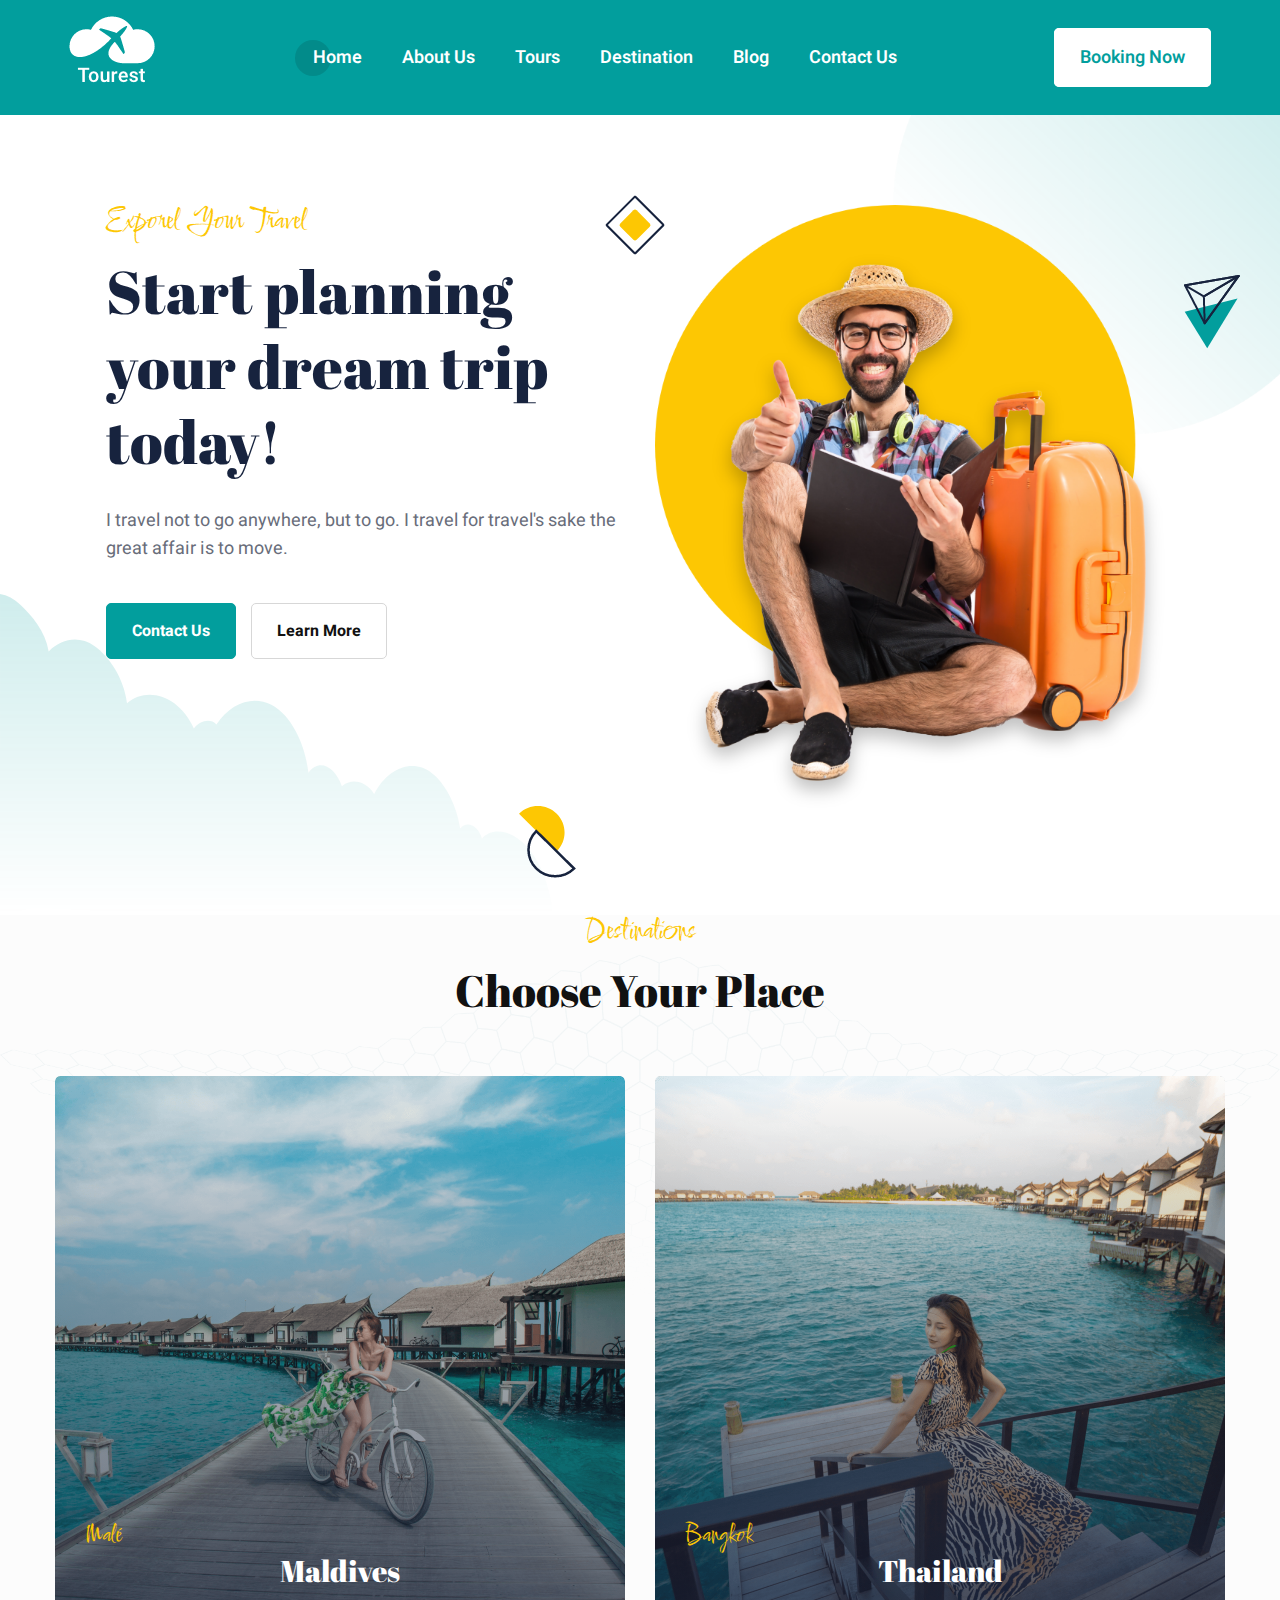
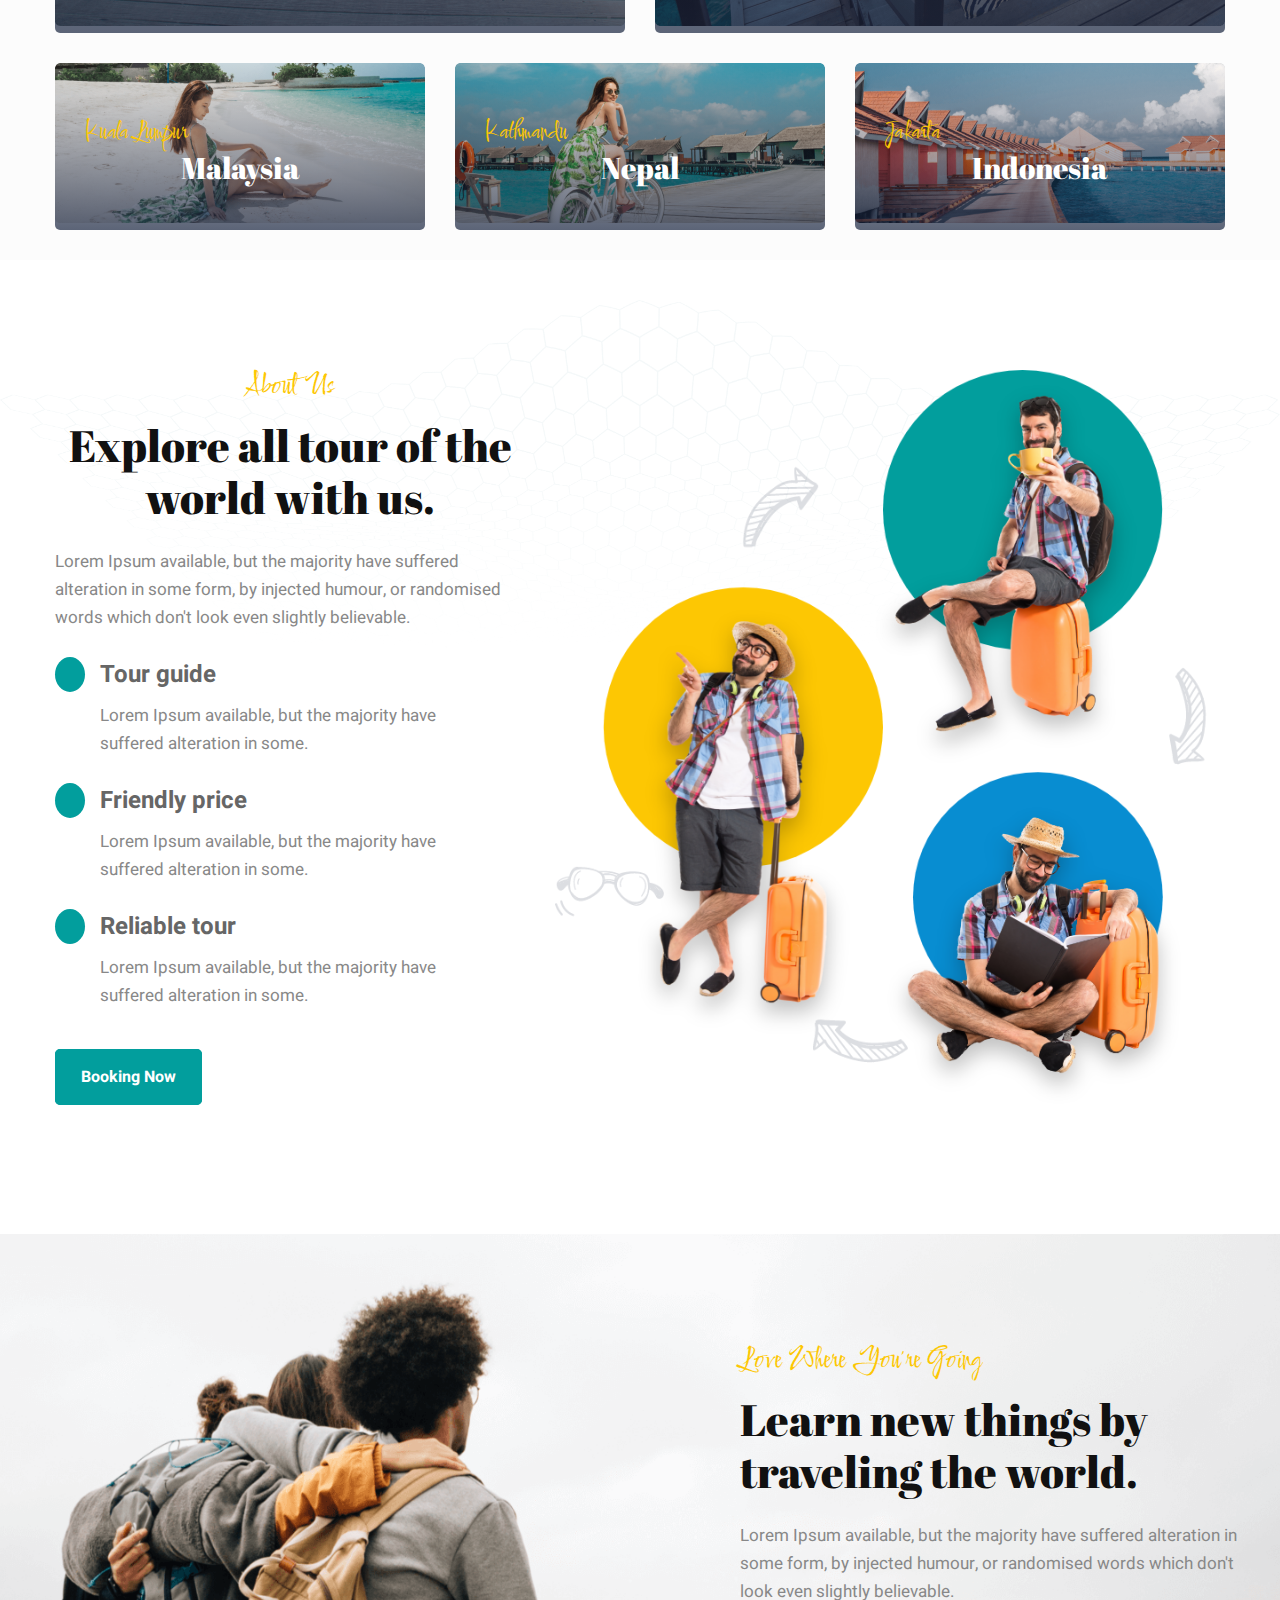
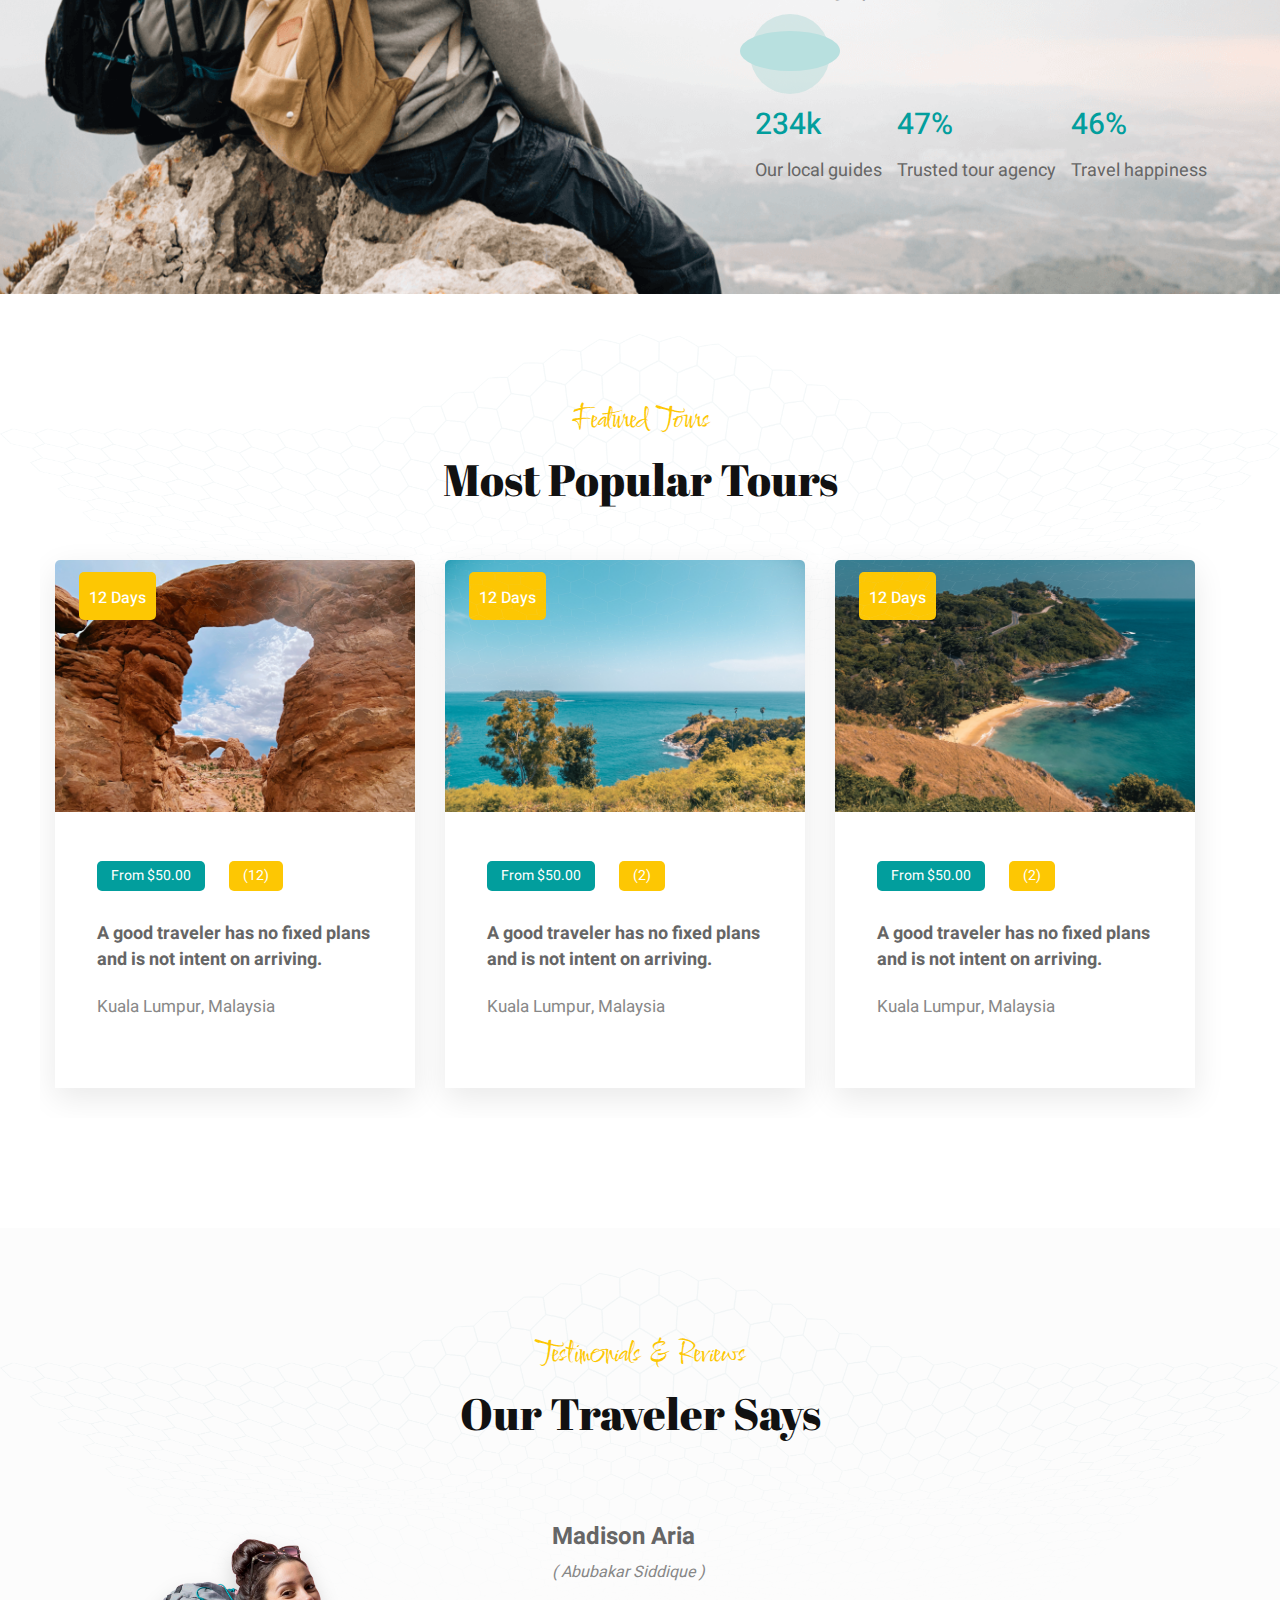
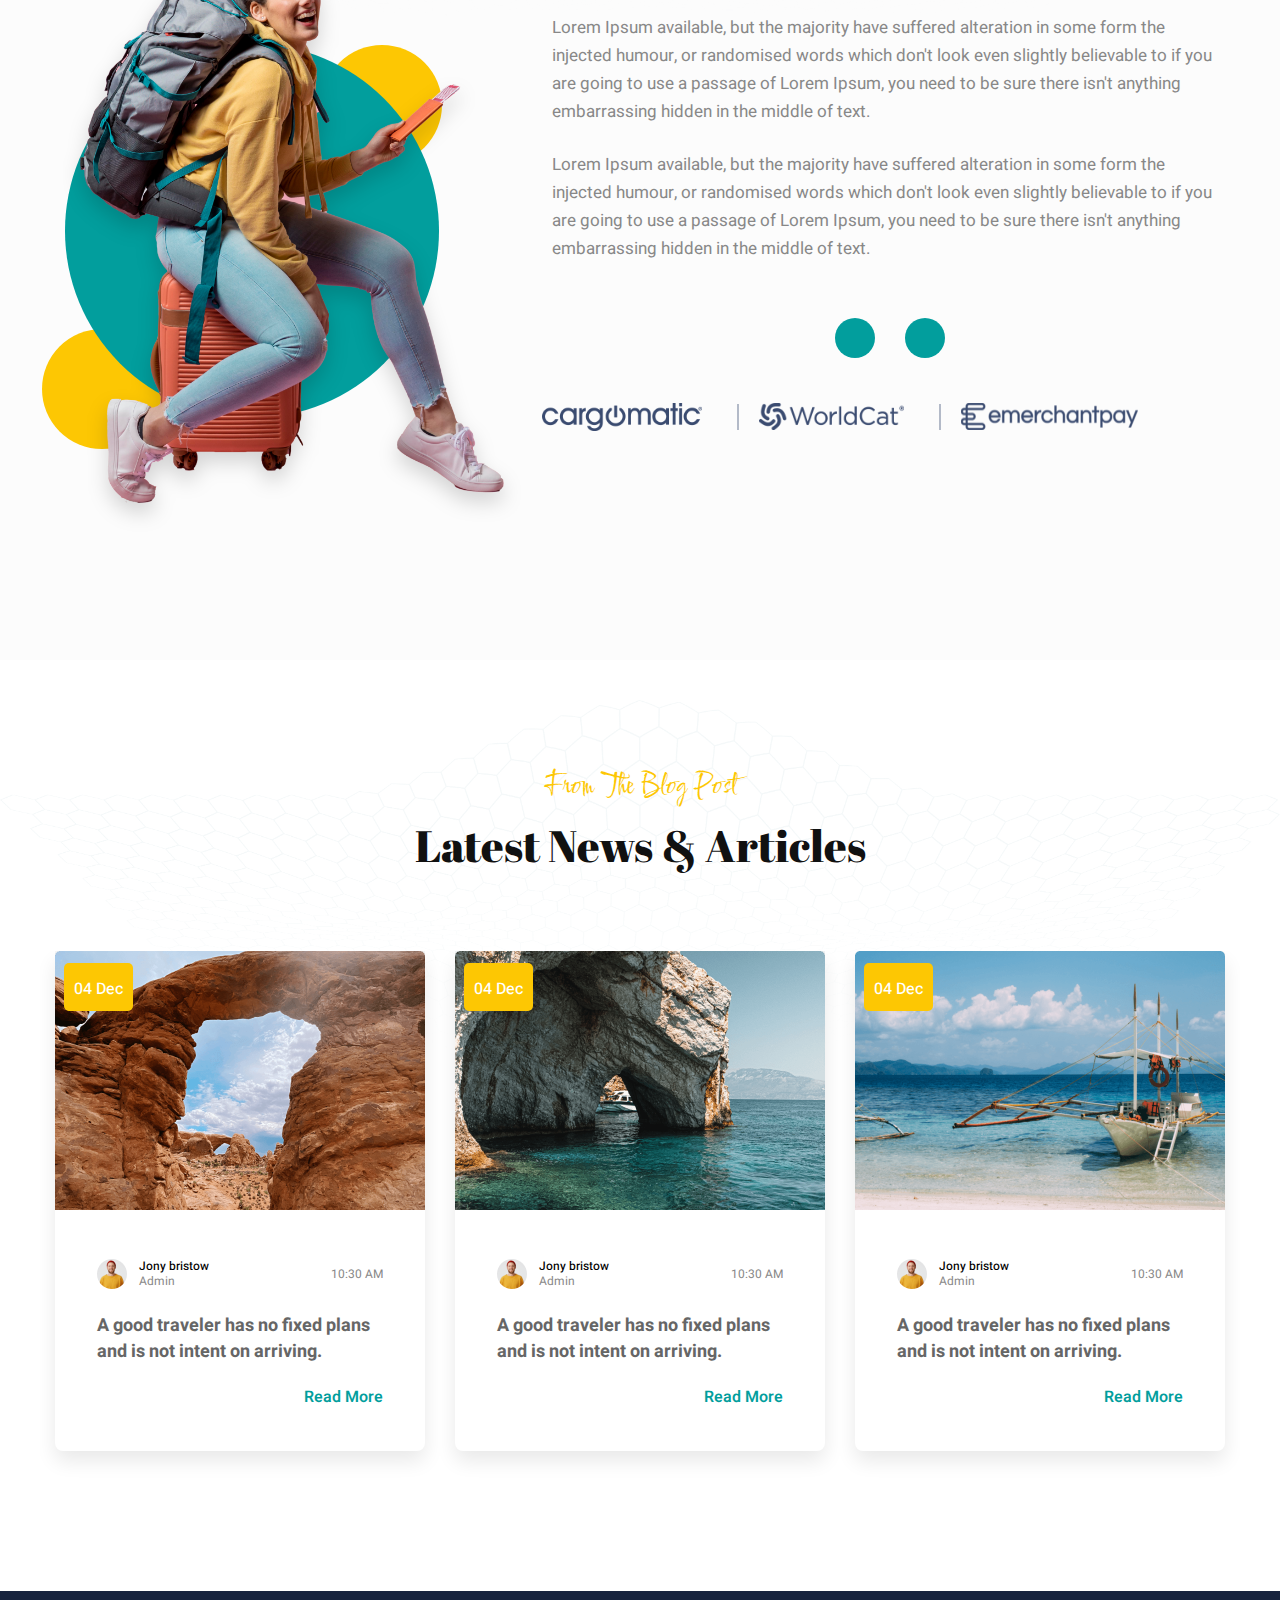
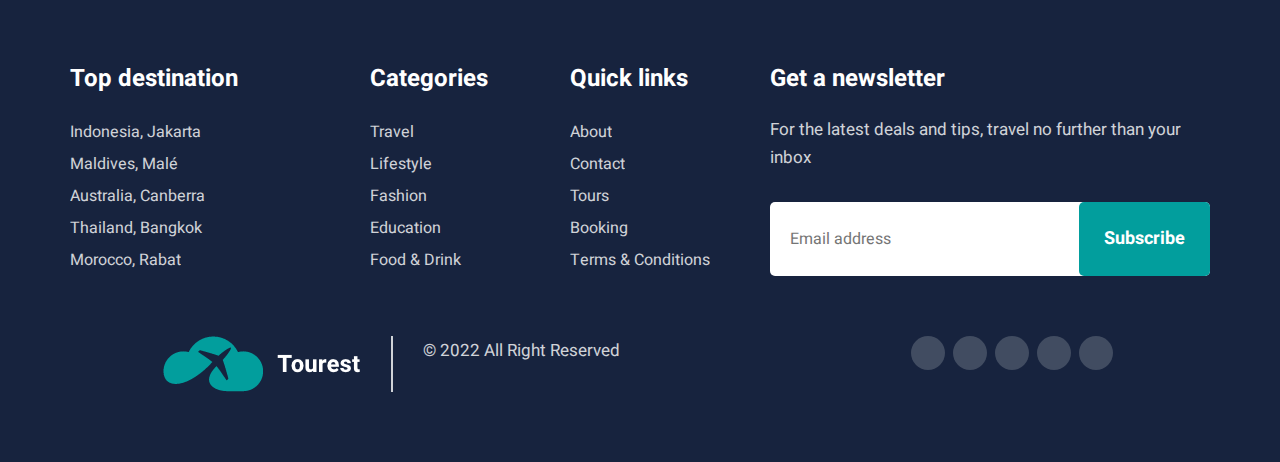
==== commit 2f22aeeb: "version 1" ====
--- a/index.html
+++ b/index.html
@@ -30,12 +30,12 @@
             <li class="active"><a href="./index.html">Home</a></li>
             <li><a href="./about.html">About Us</a></li>
             <li><a href="./tours.html">Tours</a></li>
-            <li><a href="./destinantion.html">Destination</a></li>
+            <li><a href="./destination.html">Destination</a></li>
             <li><a href="./blog.html">Blog</a></li>
             <li><a href="./contact.html">Contact Us</a></li>
         </div>
         <div class="header__right">
-            <a href="./loggin.html" class="button">Booking Now</a>
+            <a href="./booking.html" class="button">Booking Now</a>
         </div>
         <button class="icon__menu">
             <span class="icon"></span>
@@ -43,11 +43,11 @@
         <div class="header__menu">
             <li class="active"><a href="./index.html">Home</a></li>
             <li><a href="./about.html">About Us</a></li>
-            <li><a href="./tours">Tours</a></li>
-            <li><a href="./destinantion">Destination</a></li>
-            <li><a href="./blog">Blog</a></li>
-            <li><a href="./contact">Contact Us</a></li>
-            <a href="./loggin.html" class="button">Booking Now</a>
+            <li><a href="./tours.html">Tours</a></li>
+            <li><a href="./destination.html">Destination</a></li>
+            <li><a href="./blog.html">Blog</a></li>
+            <li><a href="./contact.html">Contact Us</a></li>
+            <a href="./booking.html" class="button">Booking Now</a>
         </div>
     </header>
     <div id="banner">
--- a/style_home.css
+++ b/style_home.css
@@ -727,7 +727,6 @@
 }
 .slide-item {
     text-align: left;
-    margin: 0 10px;
 }
 .slide-item h5{
     color: #666;
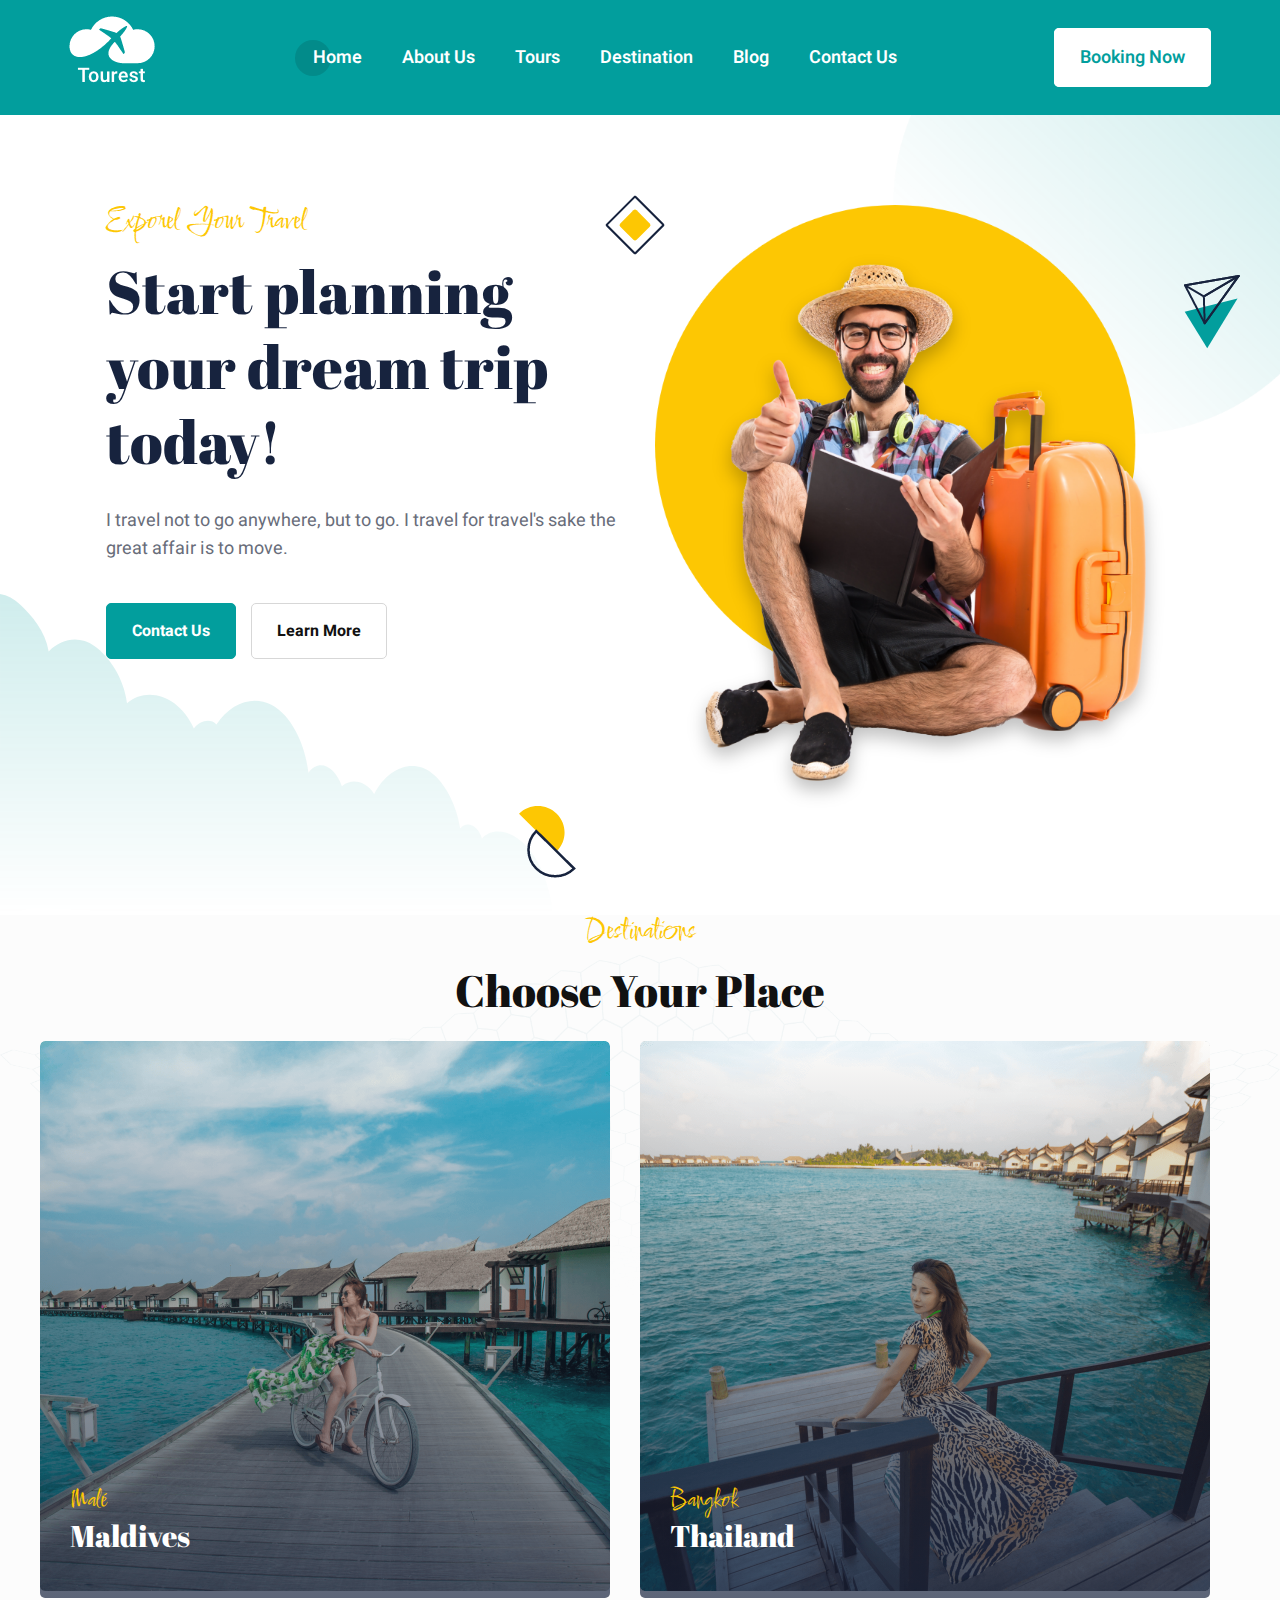
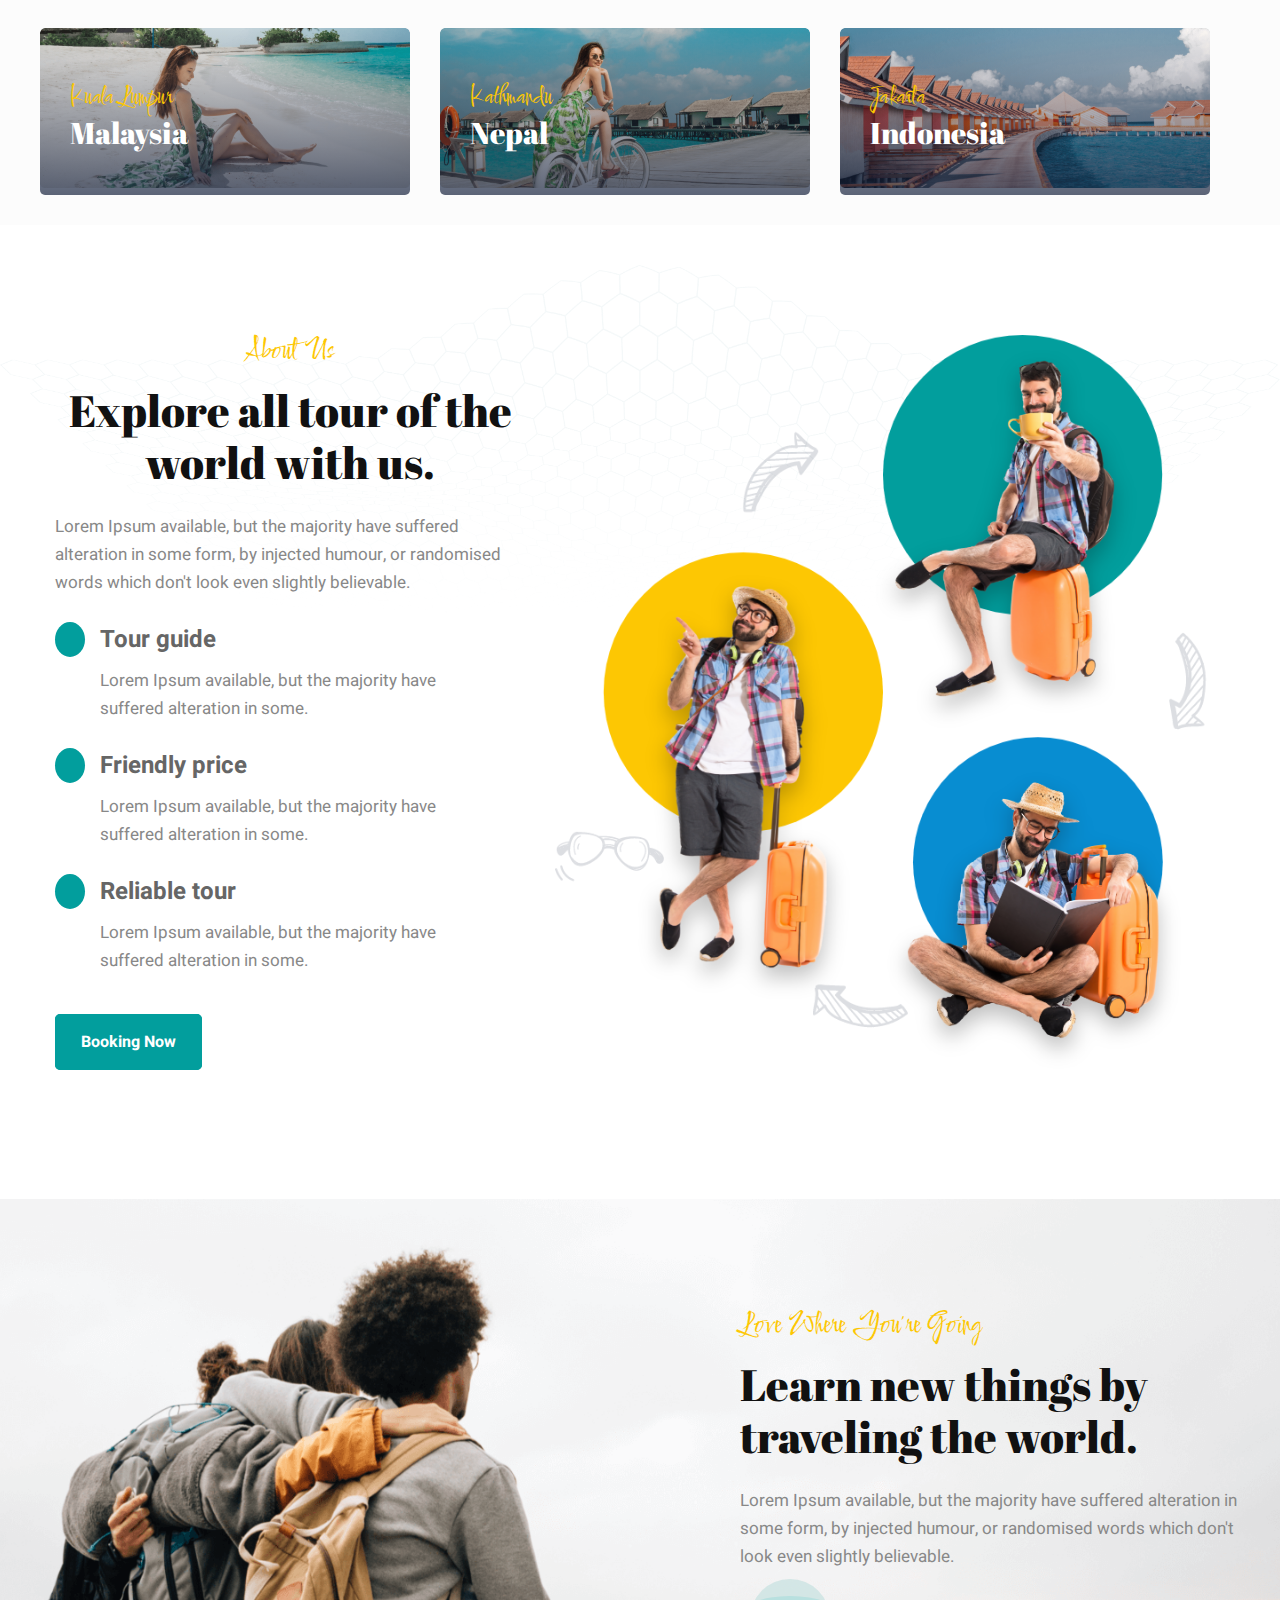
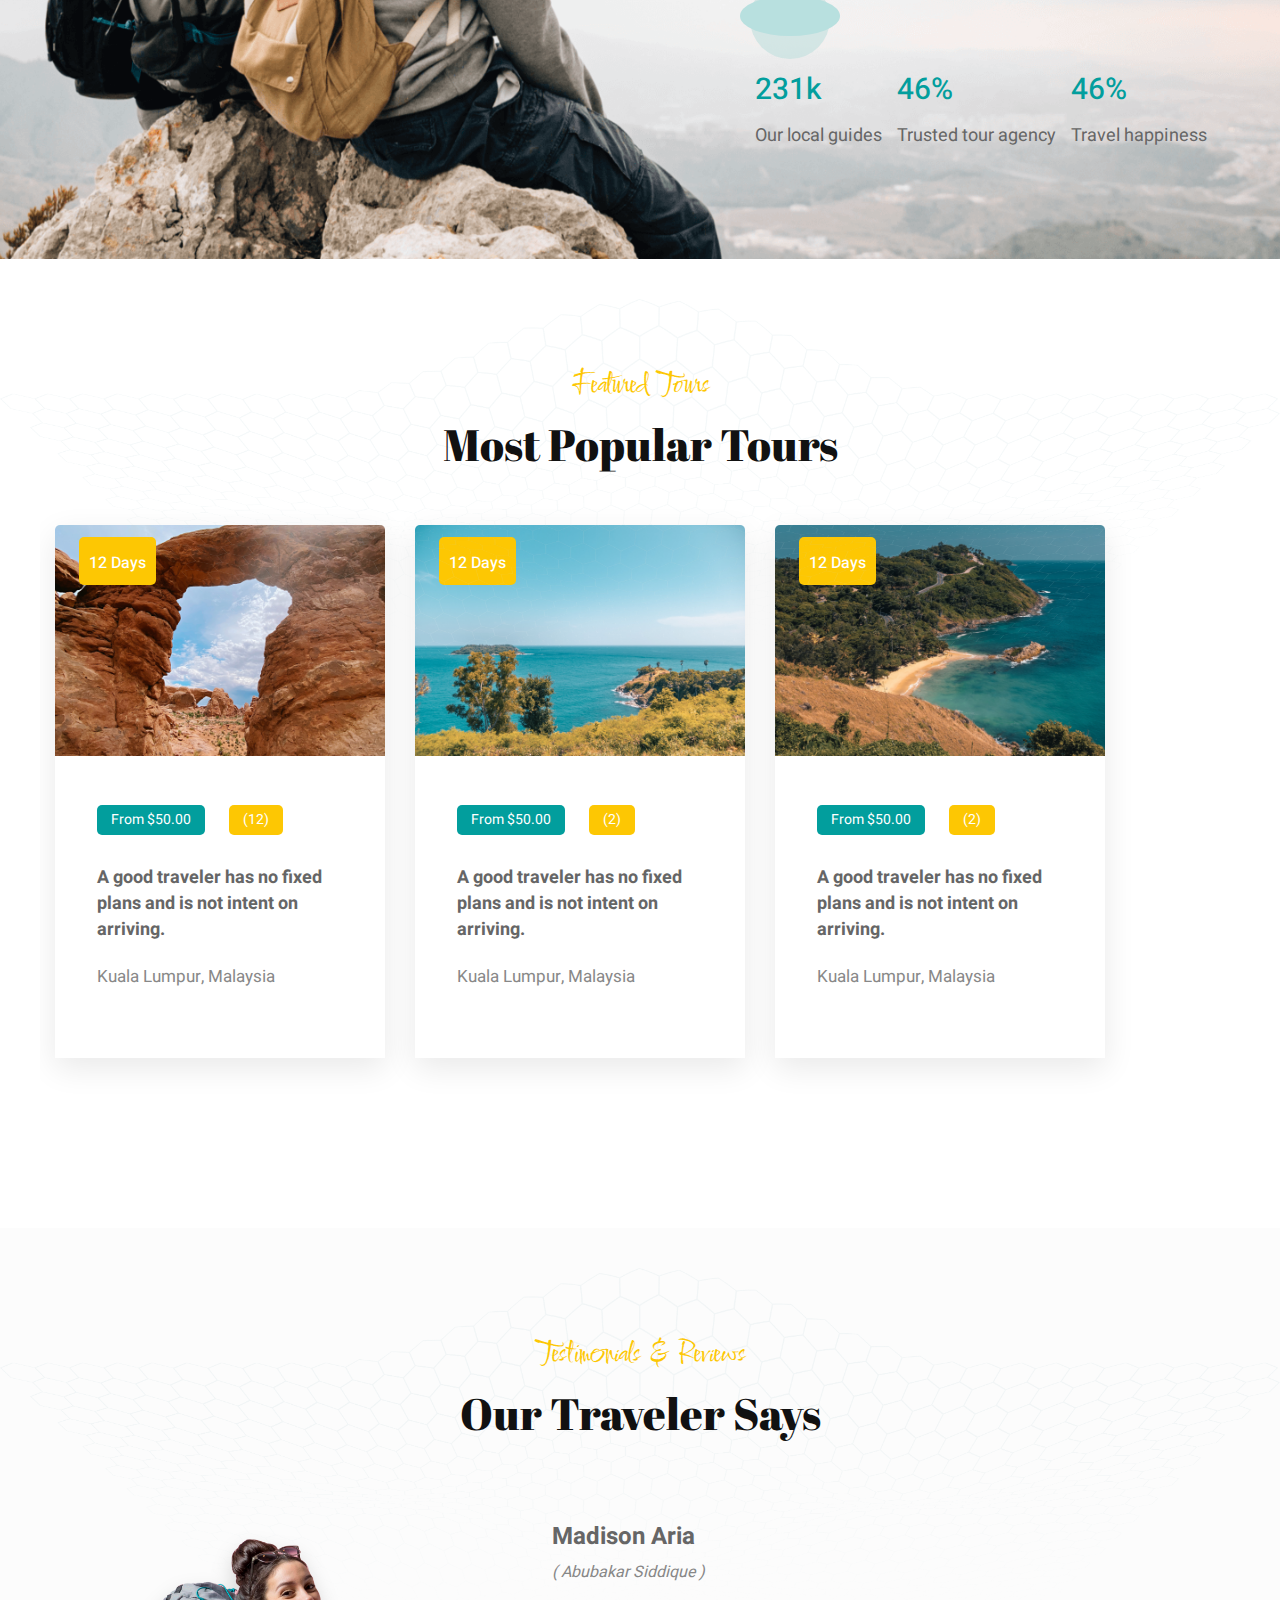
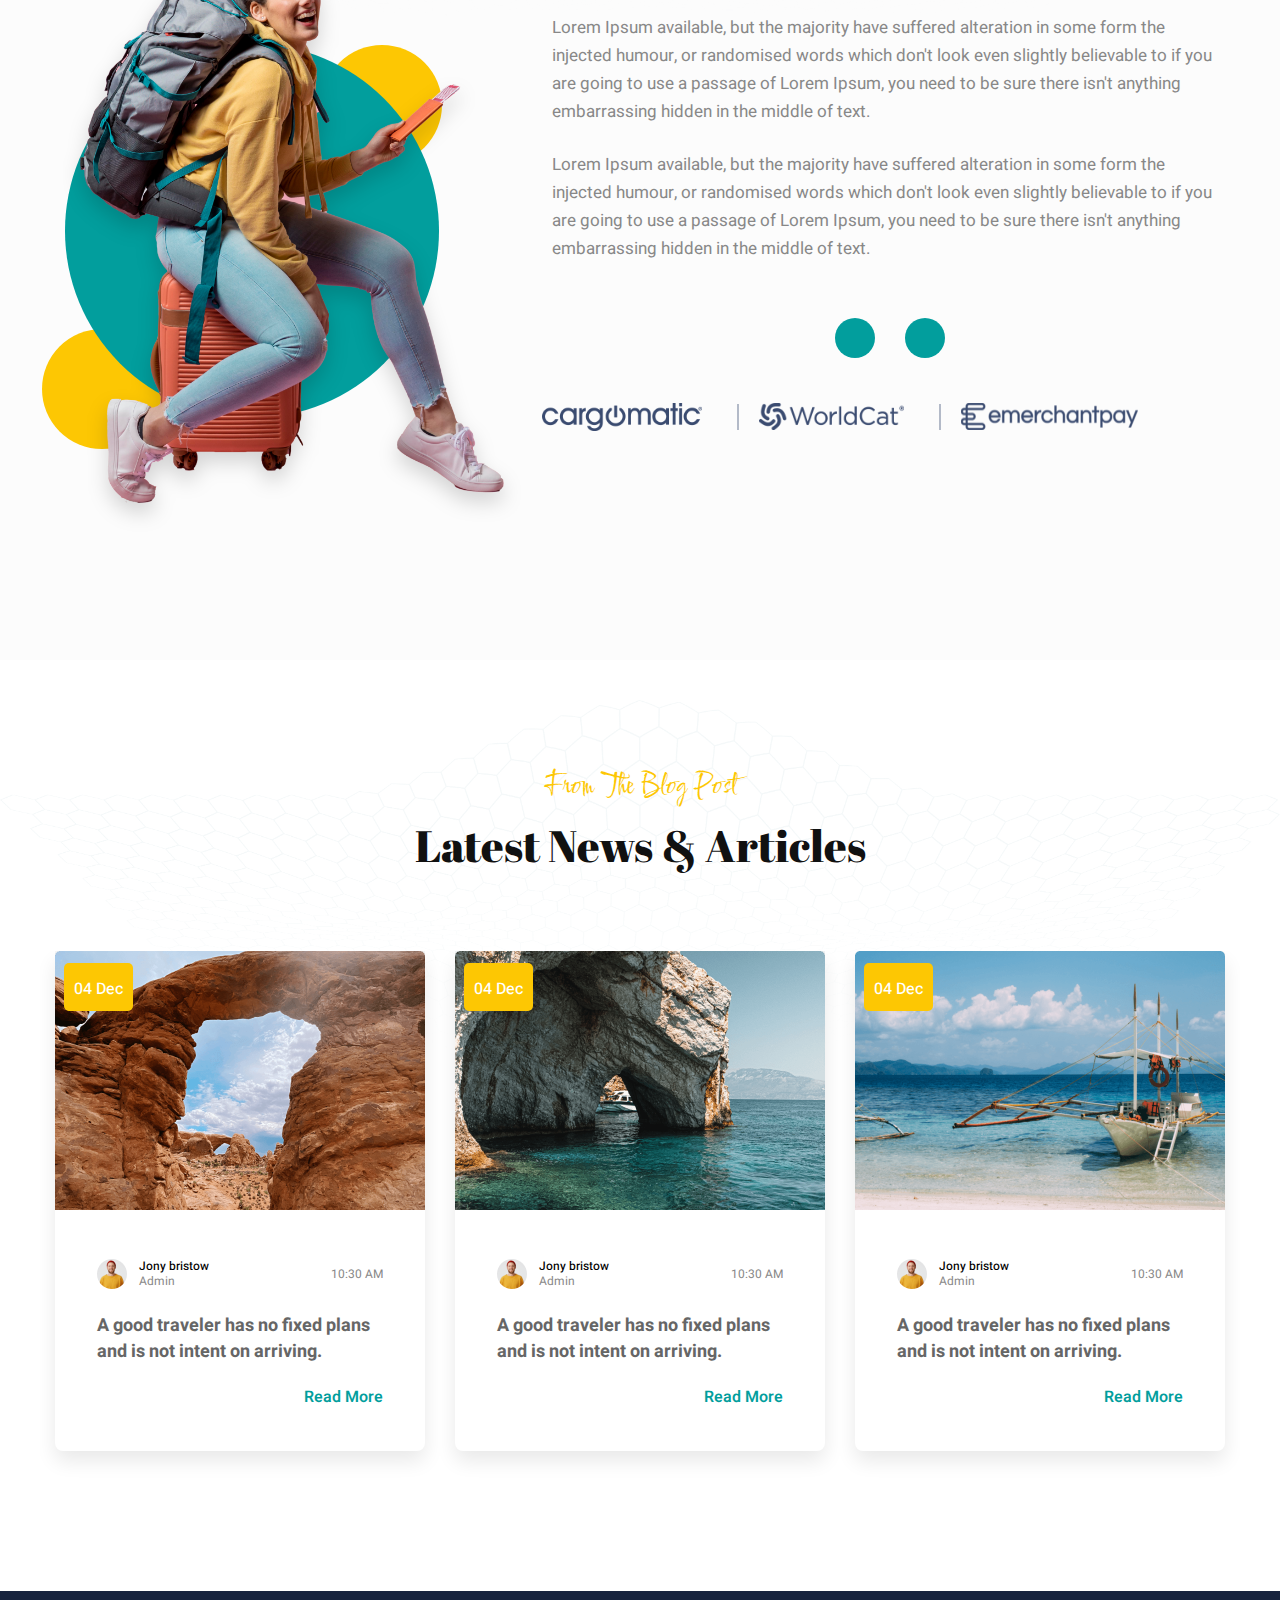
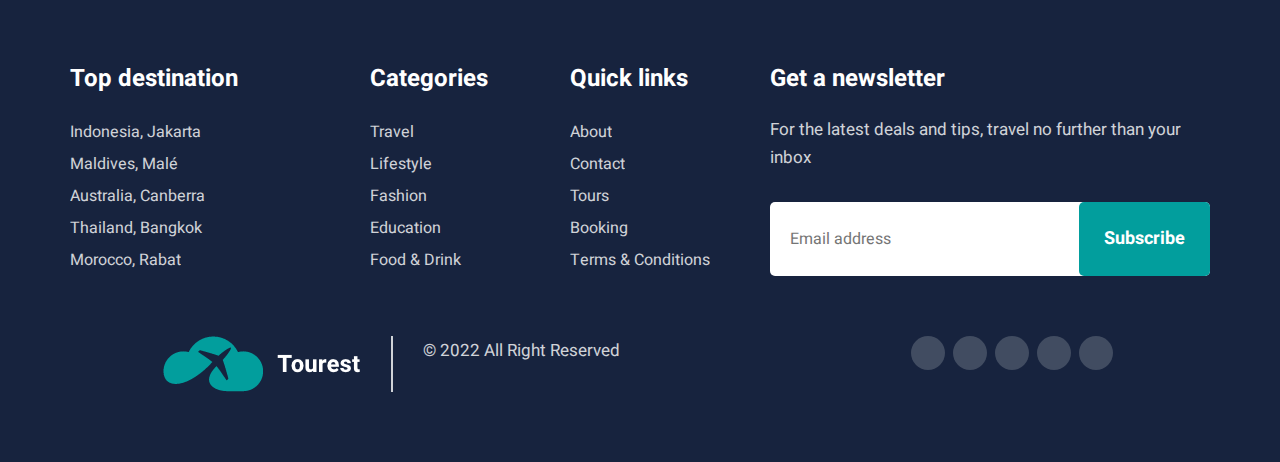
==== commit 122404ee: "ver 1" ====
--- a/index.html
+++ b/index.html
@@ -53,7 +53,7 @@
     <div id="banner">
         <img class="img__background"src="./img/banner-top-right.png" alt="">
         <div class="banner-slideshow">
-            <div class="banner-slides animate__animated">
+            <div class="banner-slides animate__animated" draggable="false">
                 <div class="slide-text">
                     <h3>Exporel Your Travel</h3>
                     <h1 class="animate__animated animate__fadeInUp" style="animation-delay: 1s">
@@ -76,7 +76,7 @@
                     <img src="./img/slide-1.png" alt="" />
                 </div>
             </div>
-            <div class="banner-slides animate__animated">
+            <div class="banner-slides animate__animated" draggable="false">
                 <div class="slide-text">
                     <h3>Exporel Your Travel</h3>
                     <h1 class="animate__animated animate__fadeInRight" style="animation-delay: 1s">
@@ -99,7 +99,7 @@
                     <img src="./img/slide-2.png" alt="" />
                 </div>
             </div>
-            <div class="banner-slides animate__animated">
+            <div class="banner-slides animate__animated" draggable="false">
                 <div class="slide-text">
                     <h3>Exporel Your Travel</h3>
                     <h1 class="animate__animated animate__fadeInLeft" style="animation-delay: 1s">
--- a/style_home.css
+++ b/style_home.css
@@ -403,22 +403,29 @@
     text-align: center;
     background-color: #fcfcfc;
 }
+.list_destinantion{
+    margin-top: 60px;
+    width: 100%;
+    height: auto;
+    display: flex;
+    flex-wrap: wrap;
+    margin: 0 -15px;
+}
 .list_destinantion .dong1{
     flex: 0 0 50%;
     max-width: 50%;
     position: relative;
+    padding-right: 15px;
+    padding-left: 15px;
+}
+.list_destinantion .dong2{
+    flex: 0 0 33.33333%;
+    max-width: 33.33333%;
+    position: relative;
     height: auto;
     padding-right: 15px;
     padding-left: 15px;
 }
-.list_destinantion .dong2{
-    flex: 0 0 33.33333%;
-    max-width: 33.33333%;
-    position: relative;
-    height: auto;
-    padding-right: 15px;
-    padding-left: 15px;
-}
 .destination-item{
     width: 100%;
     float: left;
@@ -426,13 +433,15 @@
     position: relative;
     margin: 0 0 30px;
     overflow: hidden;
+    padding-bottom: -6.2px; 
 }
 .destination-item a{
     width: 100%;
-    height: fit-content;
+    height: 100%;
     display: block;
     border-radius: 5px;
     overflow: hidden;
+    /* padding-bottom: -6,31px; */
 }
 .destination-item a::before {
     width: 100%;
@@ -446,13 +455,7 @@
     z-index: 2;
     border-radius:5px;
 }
-.list_destinantion{
-    margin-top: 60px;
-    width: 100%;
-    display: flex;
-    flex-wrap: wrap;
-}
-.destination-item img{
+.destination-item a img{
     width: 100%;
     height: auto;
 }
@@ -468,6 +471,7 @@
 .infor-des h3{
     font-family: "Abril Fatface", cursive;
     color: #fff;
+    text-align: left!important;
 }
 .destination-item:hover img{
     transform: scale(1.2);
@@ -621,13 +625,18 @@
     position: relative;
     width: 100%;
     max-width: 400px;
-    box-shadow: 0 10px 30px rgb(0 0 0 / 9%);
-    margin: 30px 15px;
-    z-index: -1;
+    padding: 30px 15px;
 }
 .tour-item img, .review-left img{
     height: auto;
     max-width: 100%;
+}
+.tour-card{
+    border: none;
+    box-shadow: 0 10px 30px rgb(0 0 0 / 9%);
+    position: relative;
+    margin: 0 0 30px;
+    z-index: -1;
 }
 .tour-duration{
     position: absolute;
@@ -1164,4 +1173,10 @@
         flex: 0 0 100%;
         max-width: 100%;
     }
+}
+@media only screen and (max-width: 767px){
+    .container{
+        width: 100%;
+        max-width: none;
+    }
 }